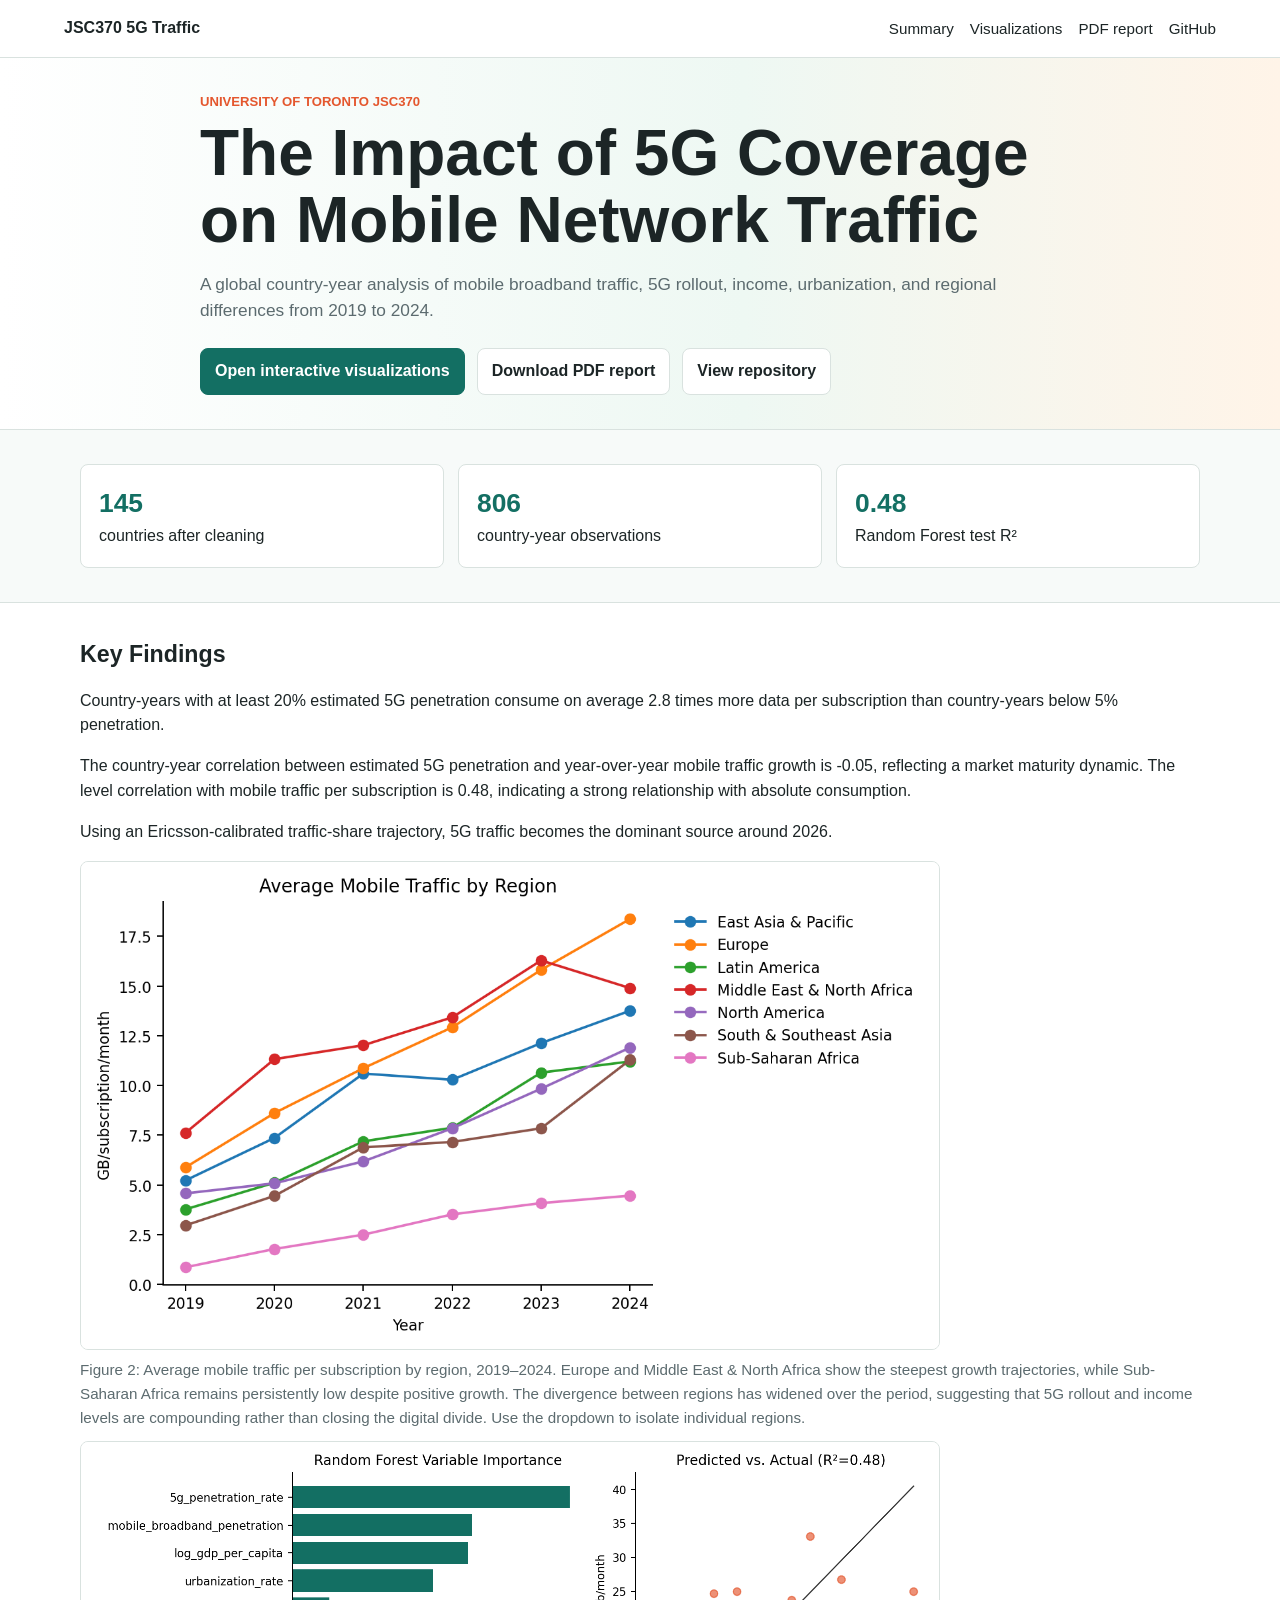
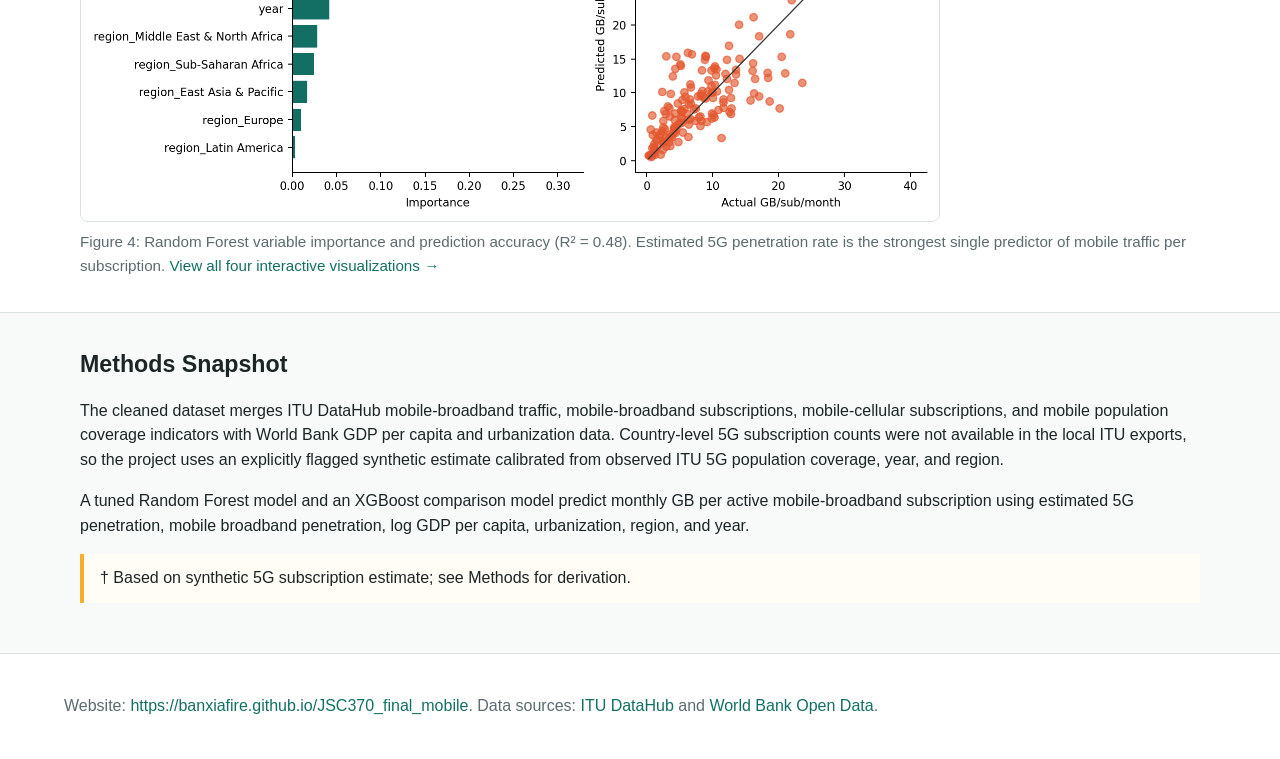
==== index.html @ 468ca1b9 "ready to publish" ====
<!doctype html>
<html lang="en">
<head>
  <meta charset="utf-8">
  <meta name="viewport" content="width=device-width, initial-scale=1">
  <title>JSC370 Final Project | 5G and Mobile Traffic</title>
  <link rel="stylesheet" href="style.css">
</head>
<body>
  <header class="site-header">
    <a class="brand" href="index.html">JSC370 5G Traffic</a>
    <nav>
      <a href="index.html">Summary</a>
      <a href="viz.html">Visualizations</a>
      <a href="report.pdf">PDF report</a>
      <a href="https://github.com/banxiafire/JSC370_final_mobile">GitHub</a>
    </nav>
  </header>
  <main>
    <section class="intro-band">
      <div class="content narrow">
        <p class="eyebrow">University of Toronto JSC370</p>
        <h1>The Impact of 5G Coverage on Mobile Network Traffic</h1>
        <p class="lead">A global country-year analysis of mobile broadband traffic, 5G rollout, income, urbanization, and regional differences from 2019 to 2024.</p>
        <div class="actions">
          <a class="button" href="viz.html">Open interactive visualizations</a>
          <a class="button secondary" href="report.pdf">Download PDF report</a>
          <a class="button secondary" href="https://github.com/banxiafire/JSC370_final_mobile">View repository</a>
        </div>
      </div>
    </section>
    <section class="content">
      <div class="summary-grid">
        <div class="metric"><strong>145</strong>countries after cleaning</div>
        <div class="metric"><strong>806</strong>country-year observations</div>
        <div class="metric"><strong>0.48</strong>Random Forest test R²</div>
      </div>
    </section>
    <section class="band">
      <div class="content">
        <h2>Key Findings</h2>
        <p>Country-years with at least 20% estimated 5G penetration consume on average 2.8 times more data per subscription than country-years below 5% penetration.</p>
        <p>The country-year correlation between estimated 5G penetration and year-over-year mobile traffic growth is -0.05, reflecting a market maturity dynamic. The level correlation with mobile traffic per subscription is 0.48, indicating a strong relationship with absolute consumption.</p>
        <p>Using an Ericsson-calibrated traffic-share trajectory, 5G traffic becomes the dominant source around 2026.</p>
        <img class="figure-image" src="figures/eda_regional_trends.png" alt="Regional mobile traffic trends from 2019 to 2024">
        <p class="caption">Figure 2: Average mobile traffic per subscription by region, 2019–2024. Europe and Middle East & North Africa show the steepest growth trajectories, while Sub-Saharan Africa remains persistently low despite positive growth. The divergence between regions has widened over the period, suggesting that 5G rollout and income levels are compounding rather than closing the digital divide. Use the dropdown to isolate individual regions.</p>
        <img class="figure-image" src="figures/rf_results.png" alt="Random Forest variable importance and predicted vs actual results">
        <p class="caption">Figure 4: Random Forest variable importance and prediction accuracy (R² = 0.48). Estimated 5G penetration rate is the strongest single predictor of mobile traffic per subscription. <a href="viz.html">View all four interactive visualizations →</a></p>
      </div>
    </section>
    <section class="content">
      <h2>Methods Snapshot</h2>
      <p>The cleaned dataset merges ITU DataHub mobile-broadband traffic, mobile-broadband subscriptions, mobile-cellular subscriptions, and mobile population coverage indicators with World Bank GDP per capita and urbanization data. Country-level 5G subscription counts were not available in the local ITU exports, so the project uses an explicitly flagged synthetic estimate calibrated from observed ITU 5G population coverage, year, and region.</p>
      <p>A tuned Random Forest model and an XGBoost comparison model predict monthly GB per active mobile-broadband subscription using estimated 5G penetration, mobile broadband penetration, log GDP per capita, urbanization, region, and year.</p>
      <p class="note">† Based on synthetic 5G subscription estimate; see Methods for derivation.</p>
    </section>
  </main>
  <footer>
    <p>Website: <a href="https://banxiafire.github.io/JSC370_final_mobile">https://banxiafire.github.io/JSC370_final_mobile</a>. Data sources: <a href="https://datahub.itu.int/data/">ITU DataHub</a> and <a href="https://data.worldbank.org/">World Bank Open Data</a>.</p>
  </footer>
</body>
</html>
---- style.css ----
:root {
  --ink: #1c2526;
  --muted: #5c6b6f;
  --line: #d9e2df;
  --bg: #f7faf9;
  --panel: #ffffff;
  --teal: #136f63;
  --coral: #e4572e;
  --gold: #f6ae2d;
}
* { box-sizing: border-box; }
body { margin: 0; color: var(--ink); background: var(--bg); font-family: -apple-system, BlinkMacSystemFont, "Segoe UI", Arial, sans-serif; line-height: 1.55; }
a { color: var(--teal); text-decoration: none; }
a:hover { text-decoration: underline; }
.site-header { display: flex; justify-content: space-between; gap: 18px; align-items: center; padding: 16px 5vw; background: #ffffff; border-bottom: 1px solid var(--line); position: sticky; top: 0; z-index: 10; }
.brand { font-weight: 800; color: var(--ink); }
nav { display: flex; gap: 16px; flex-wrap: wrap; }
nav a { color: var(--ink); font-size: 0.95rem; }
.intro-band { background: linear-gradient(90deg, #ffffff 0%, #eef8f3 58%, #fff4e8 100%); border-bottom: 1px solid var(--line); }
.content { width: min(1120px, 90vw); margin: 0 auto; padding: 34px 0; }
.narrow { width: min(880px, 90vw); }
.eyebrow { margin: 0 0 8px; color: var(--coral); font-weight: 800; text-transform: uppercase; letter-spacing: 0; font-size: 0.82rem; }
h1 { margin: 0 0 14px; max-width: 850px; font-size: clamp(2rem, 5vw, 4.1rem); line-height: 1.04; }
h2 { margin: 0 0 14px; font-size: 1.45rem; }
.lead { max-width: 820px; color: var(--muted); font-size: 1.08rem; }
.actions { display: flex; flex-wrap: wrap; gap: 12px; margin-top: 24px; }
.button { display: inline-block; padding: 10px 14px; border: 1px solid var(--teal); border-radius: 8px; color: #ffffff; background: var(--teal); font-weight: 700; }
.button.secondary { color: var(--ink); background: #ffffff; border-color: var(--line); }
.summary-grid { display: grid; grid-template-columns: repeat(3, minmax(0, 1fr)); gap: 14px; }
.metric { background: var(--panel); border: 1px solid var(--line); border-radius: 8px; padding: 18px; }
.metric strong { display: block; font-size: 1.65rem; color: var(--teal); }
.band { background: #ffffff; border-top: 1px solid var(--line); border-bottom: 1px solid var(--line); }
.figure-image { width: 100%; max-width: 860px; display: block; margin: 12px 0 8px; border: 1px solid var(--line); border-radius: 8px; background: #ffffff; }
.caption { color: var(--muted); font-size: 0.95rem; margin: 8px 0 0; }
.viz-section { background: #ffffff; border: 1px solid var(--line); border-radius: 8px; padding: 22px; margin-bottom: 24px; }
.plot-wrap { width: 100%; overflow-x: auto; }
.note { border-left: 4px solid var(--gold); padding: 12px 16px; background: #fffdf6; }
footer { padding: 24px 5vw; color: var(--muted); border-top: 1px solid var(--line); background: #ffffff; }
@media (max-width: 760px) { .site-header { align-items: flex-start; flex-direction: column; } .summary-grid { grid-template-columns: 1fr; } .viz-section { padding: 14px; } }
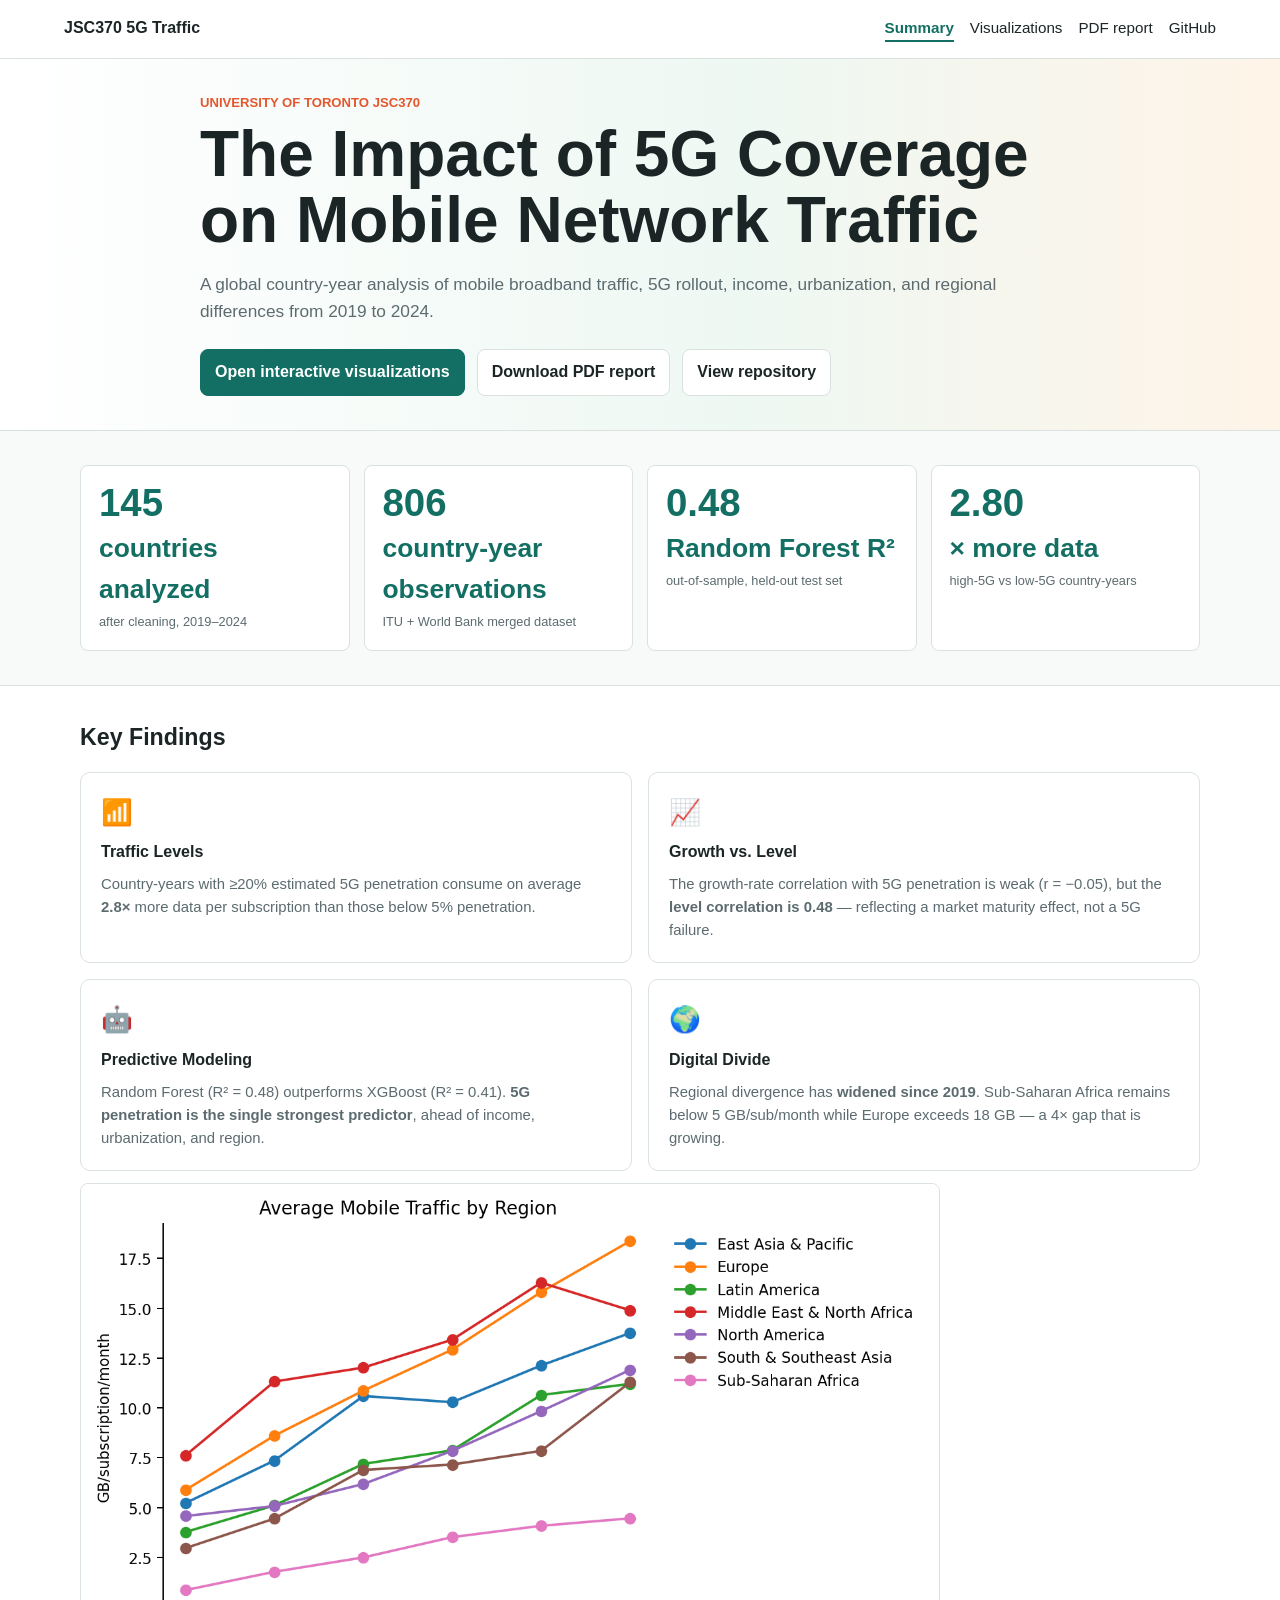
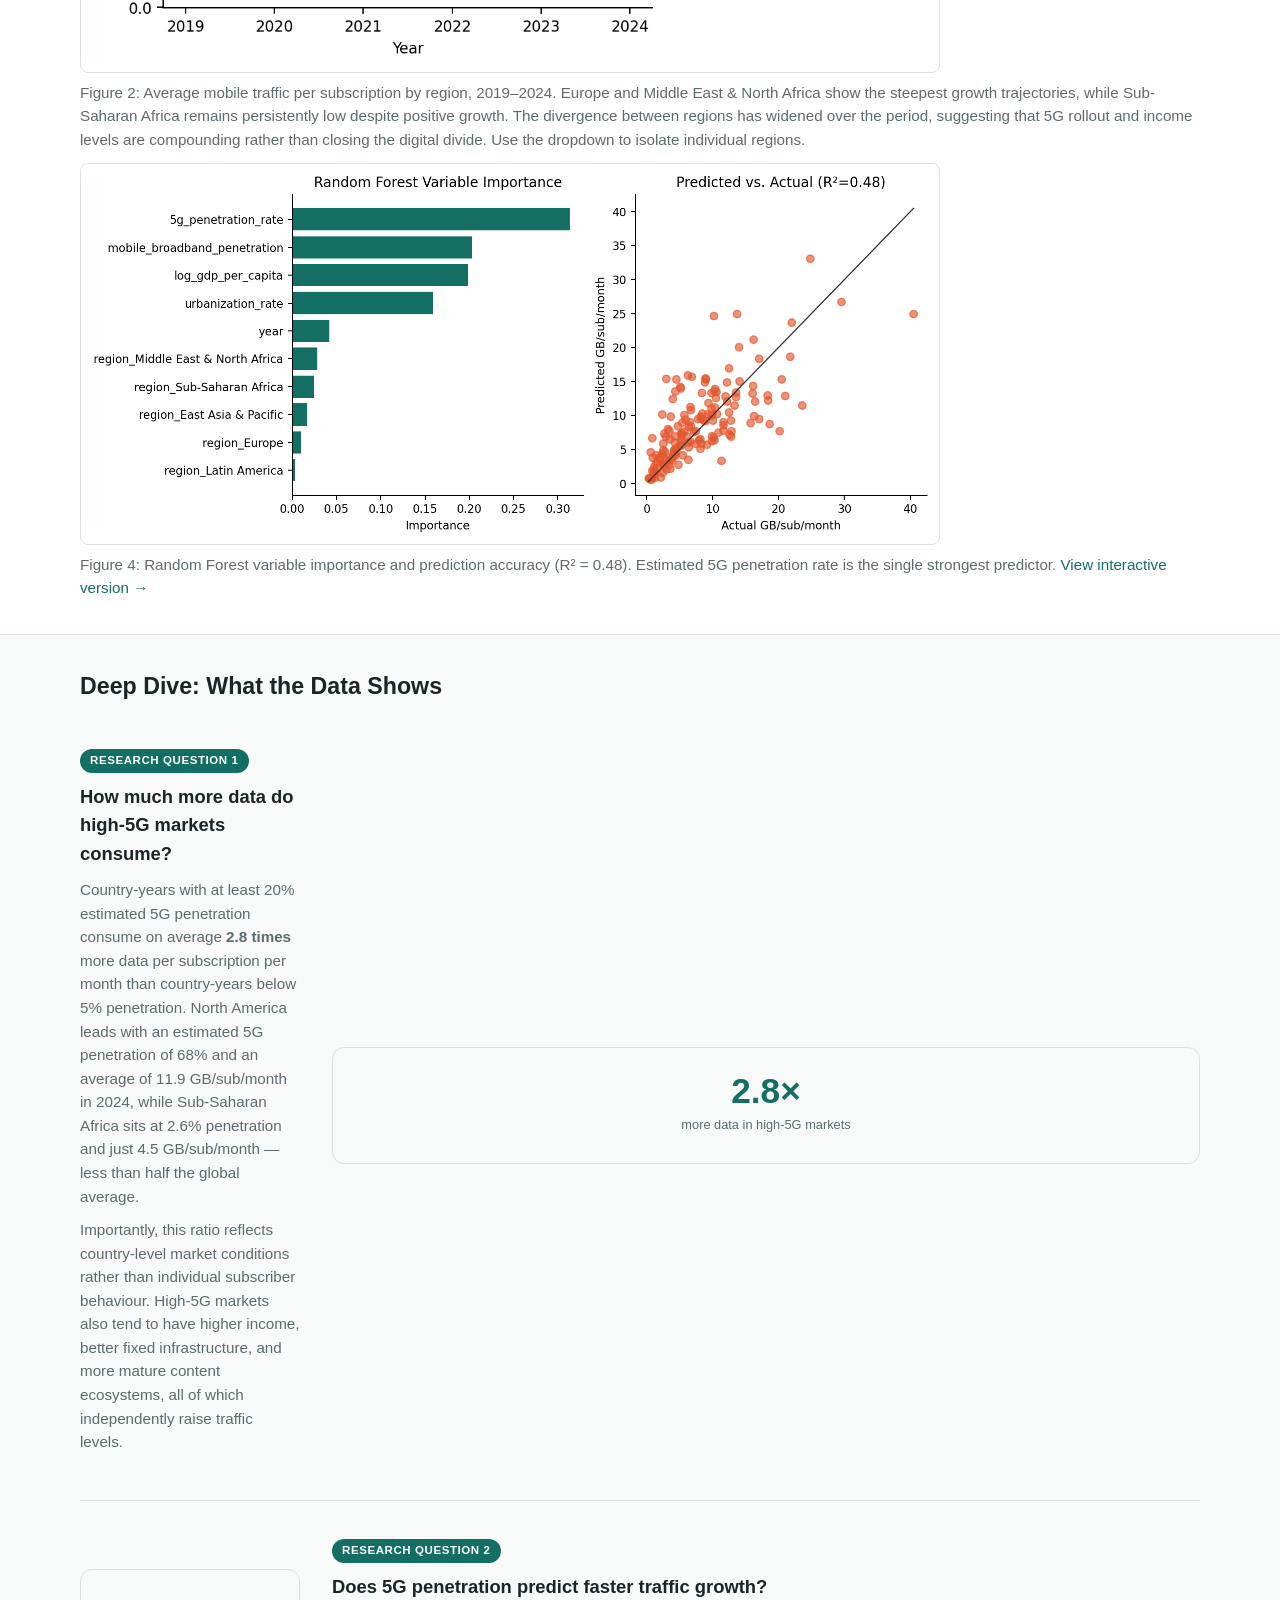
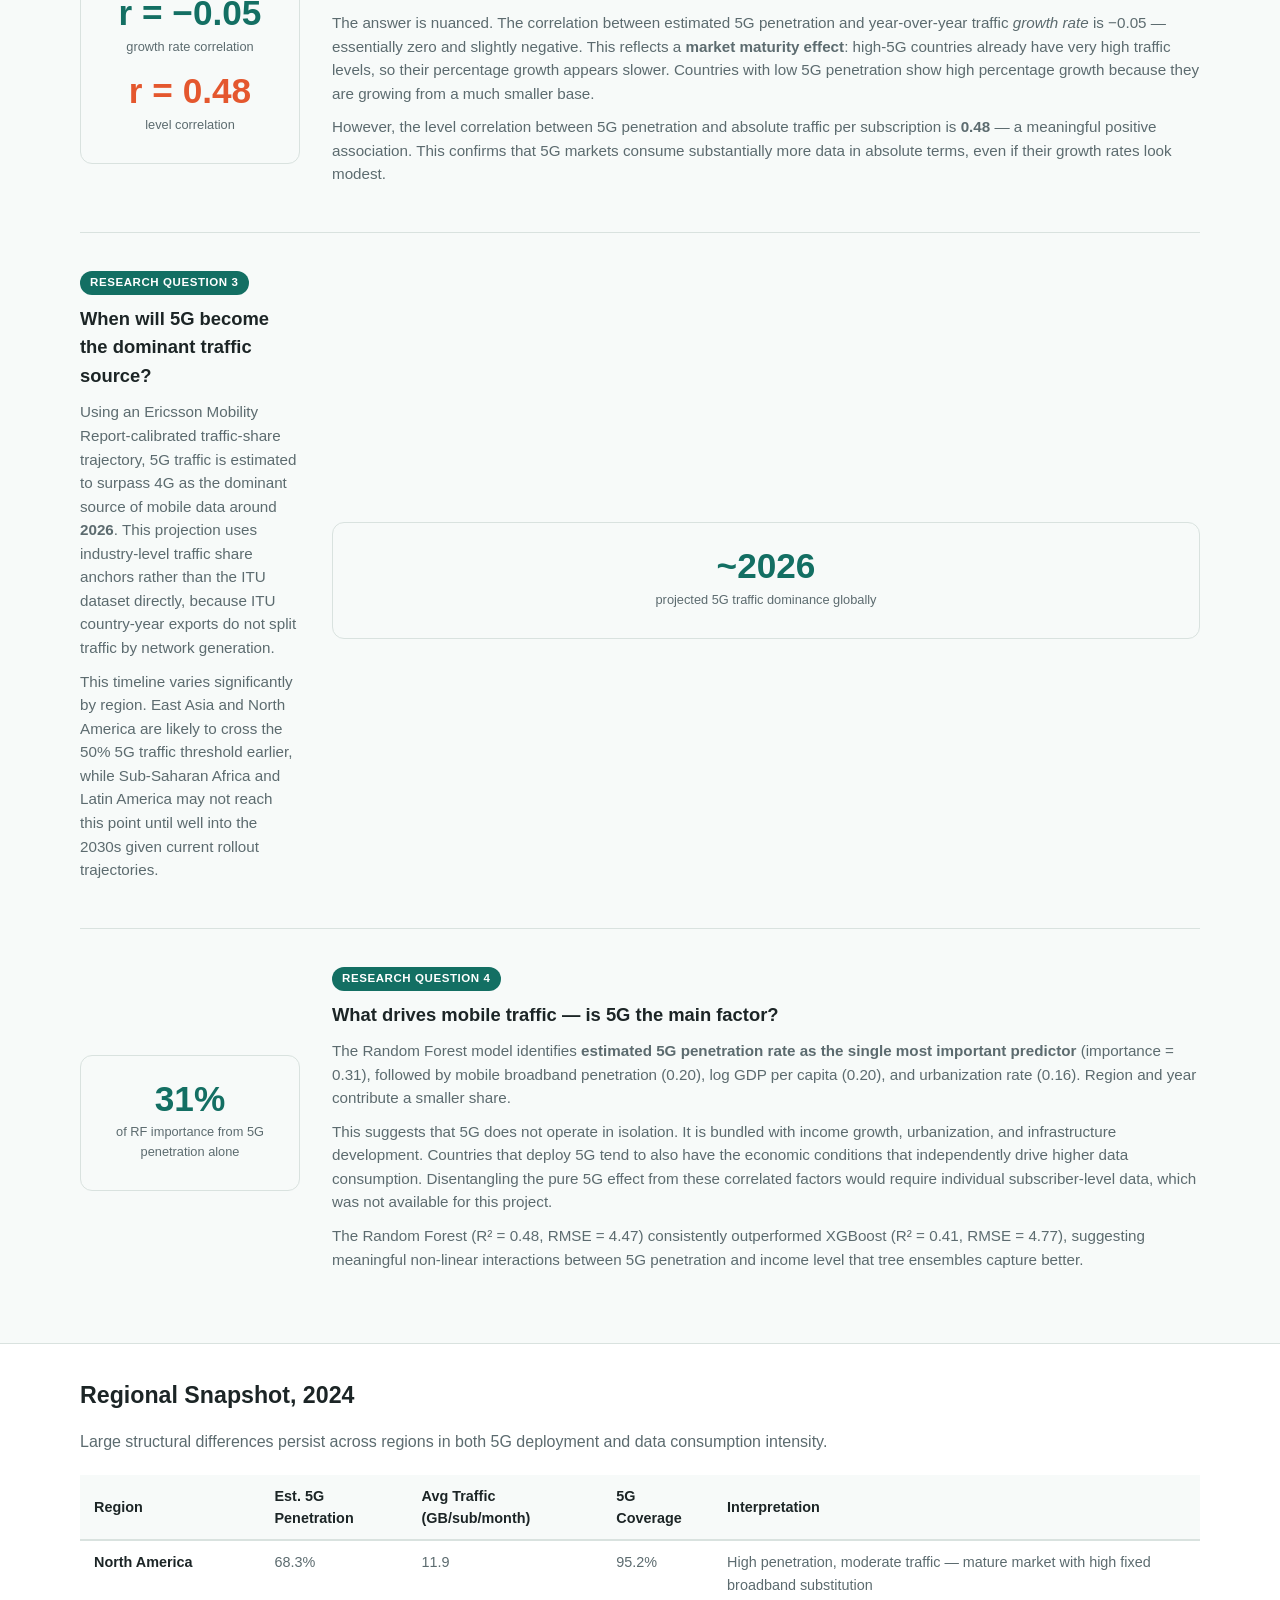
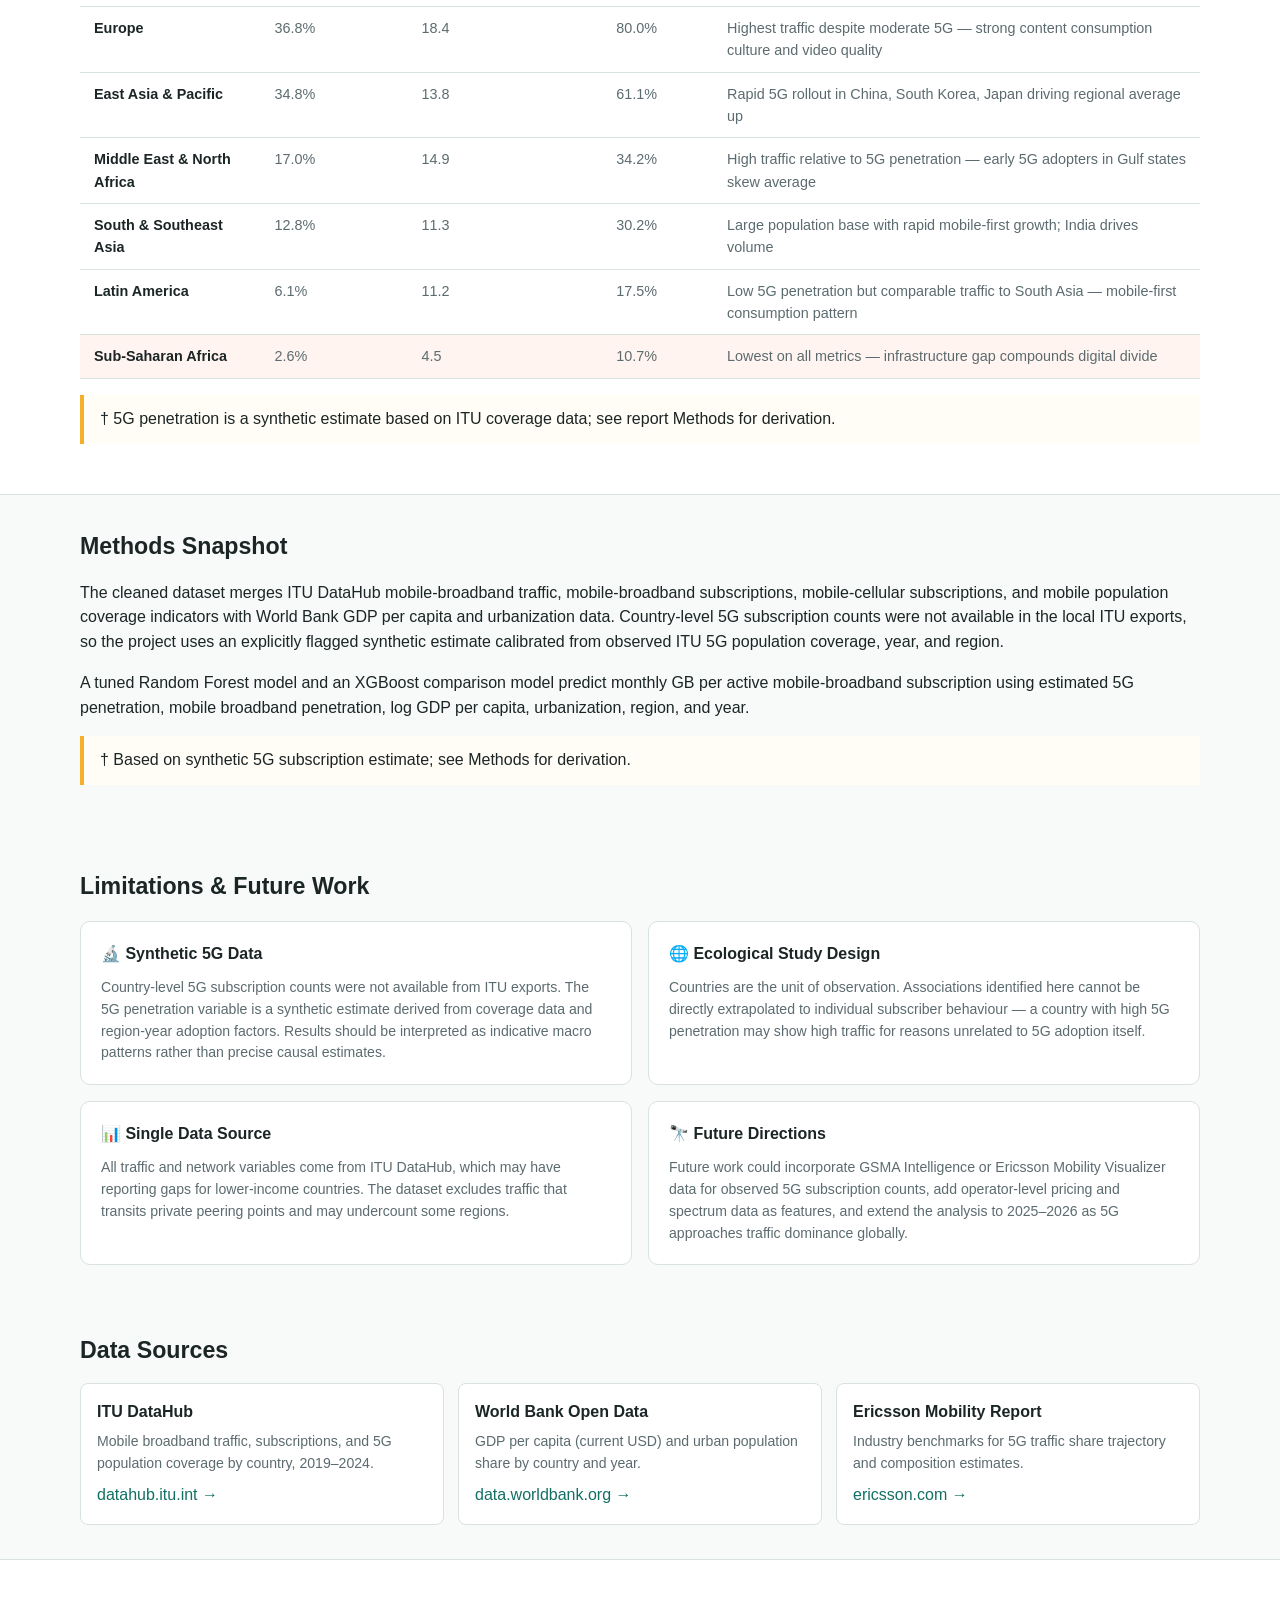
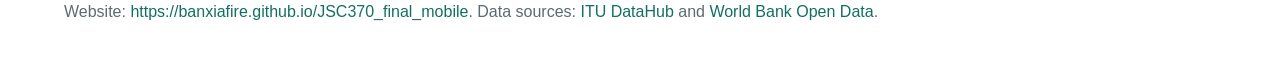
==== commit 78f0c164: "add vis" ====
--- a/index.html
+++ b/index.html
@@ -5,6 +5,7 @@
   <meta name="viewport" content="width=device-width, initial-scale=1">
   <title>JSC370 Final Project | 5G and Mobile Traffic</title>
   <link rel="stylesheet" href="style.css">
+  <script src="scripts/main.js" defer></script>
 </head>
 <body>
   <header class="site-header">
@@ -31,28 +32,240 @@
     </section>
     <section class="content">
       <div class="summary-grid">
-        <div class="metric"><strong>145</strong>countries after cleaning</div>
-        <div class="metric"><strong>806</strong>country-year observations</div>
-        <div class="metric"><strong>0.48</strong>Random Forest test R²</div>
-      </div>
-    </section>
-    <section class="band">
+        <div class="metric">
+          <span class="counter" data-target="145" data-decimal="false">0</span>
+          <strong class="metric-label">countries analyzed</strong>
+          <p class="metric-sub">after cleaning, 2019–2024</p>
+        </div>
+        <div class="metric">
+          <span class="counter" data-target="806" data-decimal="false">0</span>
+          <strong class="metric-label">country-year observations</strong>
+          <p class="metric-sub">ITU + World Bank merged dataset</p>
+        </div>
+        <div class="metric">
+          <span class="counter" data-target="0.48" data-decimal="true">0</span>
+          <strong class="metric-label">Random Forest R²</strong>
+          <p class="metric-sub">out-of-sample, held-out test set</p>
+        </div>
+        <div class="metric">
+          <span class="counter" data-target="2.8" data-decimal="true">0</span>
+          <strong class="metric-label">× more data</strong>
+          <p class="metric-sub">high-5G vs low-5G country-years</p>
+        </div>
+      </div>
+    </section>
+    <section class="band fade-in">
       <div class="content">
         <h2>Key Findings</h2>
-        <p>Country-years with at least 20% estimated 5G penetration consume on average 2.8 times more data per subscription than country-years below 5% penetration.</p>
-        <p>The country-year correlation between estimated 5G penetration and year-over-year mobile traffic growth is -0.05, reflecting a market maturity dynamic. The level correlation with mobile traffic per subscription is 0.48, indicating a strong relationship with absolute consumption.</p>
-        <p>Using an Ericsson-calibrated traffic-share trajectory, 5G traffic becomes the dominant source around 2026.</p>
-        <img class="figure-image" src="figures/eda_regional_trends.png" alt="Regional mobile traffic trends from 2019 to 2024">
-        <p class="caption">Figure 2: Average mobile traffic per subscription by region, 2019–2024. Europe and Middle East & North Africa show the steepest growth trajectories, while Sub-Saharan Africa remains persistently low despite positive growth. The divergence between regions has widened over the period, suggesting that 5G rollout and income levels are compounding rather than closing the digital divide. Use the dropdown to isolate individual regions.</p>
-        <img class="figure-image" src="figures/rf_results.png" alt="Random Forest variable importance and predicted vs actual results">
-        <p class="caption">Figure 4: Random Forest variable importance and prediction accuracy (R² = 0.48). Estimated 5G penetration rate is the strongest single predictor of mobile traffic per subscription. <a href="viz.html">View all four interactive visualizations →</a></p>
-      </div>
-    </section>
+        <div class="findings-grid">
+          <div class="finding-card">
+            <div class="finding-icon">📶</div>
+            <h3>Traffic Levels</h3>
+            <p>Country-years with ≥20% estimated 5G penetration consume on average <strong>2.8×</strong> more data per subscription than those below 5% penetration.</p>
+          </div>
+          <div class="finding-card">
+            <div class="finding-icon">📈</div>
+            <h3>Growth vs. Level</h3>
+            <p>The growth-rate correlation with 5G penetration is weak (r = −0.05), but the <strong>level correlation is 0.48</strong> — reflecting a market maturity effect, not a 5G failure.</p>
+          </div>
+          <div class="finding-card">
+            <div class="finding-icon">🤖</div>
+            <h3>Predictive Modeling</h3>
+            <p>Random Forest (R² = 0.48) outperforms XGBoost (R² = 0.41). <strong>5G penetration is the single strongest predictor</strong>, ahead of income, urbanization, and region.</p>
+          </div>
+          <div class="finding-card">
+            <div class="finding-icon">🌍</div>
+            <h3>Digital Divide</h3>
+            <p>Regional divergence has <strong>widened since 2019</strong>. Sub-Saharan Africa remains below 5 GB/sub/month while Europe exceeds 18 GB — a 4× gap that is growing.</p>
+          </div>
+        </div>
+        <img class="figure-image fade-in" src="figures/eda_regional_trends.png" alt="Regional mobile traffic trends from 2019 to 2024">
+        <p class="caption">Figure 2: Average mobile traffic per subscription by region, 2019–2024. Europe and Middle East &amp; North Africa show the steepest growth trajectories, while Sub-Saharan Africa remains persistently low despite positive growth. The divergence between regions has widened over the period, suggesting that 5G rollout and income levels are compounding rather than closing the digital divide. Use the dropdown to isolate individual regions.</p>
+        <img class="figure-image fade-in" src="figures/rf_results.png" alt="Random Forest variable importance and predicted vs actual">
+        <p class="caption">Figure 4: Random Forest variable importance and prediction accuracy (R² = 0.48). Estimated 5G penetration rate is the single strongest predictor. <a href="viz.html">View interactive version →</a></p>
+      </div>
+    </section>
+    <section class="content">
+  <h2>Deep Dive: What the Data Shows</h2>
+
+  <div class="finding-block fade-in">
+    <div class="finding-block-text">
+      <span class="finding-tag">Research Question 1</span>
+      <h3>How much more data do high-5G markets consume?</h3>
+      <p>Country-years with at least 20% estimated 5G penetration consume on average <strong>2.8 times</strong> more data per subscription per month than country-years below 5% penetration. North America leads with an estimated 5G penetration of 68% and an average of 11.9 GB/sub/month in 2024, while Sub-Saharan Africa sits at 2.6% penetration and just 4.5 GB/sub/month — less than half the global average.</p>
+      <p>Importantly, this ratio reflects country-level market conditions rather than individual subscriber behaviour. High-5G markets also tend to have higher income, better fixed infrastructure, and more mature content ecosystems, all of which independently raise traffic levels.</p>
+    </div>
+    <div class="finding-block-stat">
+      <span class="big-stat">2.8×</span>
+      <span class="big-stat-label">more data in high-5G markets</span>
+    </div>
+  </div>
+
+  <hr class="section-divider">
+
+  <div class="finding-block fade-in">
+    <div class="finding-block-stat">
+      <span class="big-stat">r = −0.05</span>
+      <span class="big-stat-label">growth rate correlation</span>
+      <span class="big-stat secondary-stat">r = 0.48</span>
+      <span class="big-stat-label">level correlation</span>
+    </div>
+    <div class="finding-block-text">
+      <span class="finding-tag">Research Question 2</span>
+      <h3>Does 5G penetration predict faster traffic growth?</h3>
+      <p>The answer is nuanced. The correlation between estimated 5G penetration and year-over-year traffic <em>growth rate</em> is −0.05 — essentially zero and slightly negative. This reflects a <strong>market maturity effect</strong>: high-5G countries already have very high traffic levels, so their percentage growth appears slower. Countries with low 5G penetration show high percentage growth because they are growing from a much smaller base.</p>
+      <p>However, the level correlation between 5G penetration and absolute traffic per subscription is <strong>0.48</strong> — a meaningful positive association. This confirms that 5G markets consume substantially more data in absolute terms, even if their growth rates look modest.</p>
+    </div>
+  </div>
+
+  <hr class="section-divider">
+
+  <div class="finding-block fade-in">
+    <div class="finding-block-text">
+      <span class="finding-tag">Research Question 3</span>
+      <h3>When will 5G become the dominant traffic source?</h3>
+      <p>Using an Ericsson Mobility Report-calibrated traffic-share trajectory, 5G traffic is estimated to surpass 4G as the dominant source of mobile data around <strong>2026</strong>. This projection uses industry-level traffic share anchors rather than the ITU dataset directly, because ITU country-year exports do not split traffic by network generation.</p>
+      <p>This timeline varies significantly by region. East Asia and North America are likely to cross the 50% 5G traffic threshold earlier, while Sub-Saharan Africa and Latin America may not reach this point until well into the 2030s given current rollout trajectories.</p>
+    </div>
+    <div class="finding-block-stat">
+      <span class="big-stat">~2026</span>
+      <span class="big-stat-label">projected 5G traffic dominance globally</span>
+    </div>
+  </div>
+
+  <hr class="section-divider">
+
+  <div class="finding-block fade-in">
+    <div class="finding-block-stat">
+      <span class="big-stat">31%</span>
+      <span class="big-stat-label">of RF importance from 5G penetration alone</span>
+    </div>
+    <div class="finding-block-text">
+      <span class="finding-tag">Research Question 4</span>
+      <h3>What drives mobile traffic — is 5G the main factor?</h3>
+      <p>The Random Forest model identifies <strong>estimated 5G penetration rate as the single most important predictor</strong> (importance = 0.31), followed by mobile broadband penetration (0.20), log GDP per capita (0.20), and urbanization rate (0.16). Region and year contribute a smaller share.</p>
+      <p>This suggests that 5G does not operate in isolation. It is bundled with income growth, urbanization, and infrastructure development. Countries that deploy 5G tend to also have the economic conditions that independently drive higher data consumption. Disentangling the pure 5G effect from these correlated factors would require individual subscriber-level data, which was not available for this project.</p>
+      <p>The Random Forest (R² = 0.48, RMSE = 4.47) consistently outperformed XGBoost (R² = 0.41, RMSE = 4.77), suggesting meaningful non-linear interactions between 5G penetration and income level that tree ensembles capture better.</p>
+    </div>
+  </div>
+</section>
+    <section class="band fade-in">
+  <div class="content">
+    <h2>Regional Snapshot, 2024</h2>
+    <p class="lead-sm">Large structural differences persist across regions in both 5G deployment and data consumption intensity.</p>
+    <div class="region-table-wrap">
+      <table class="region-table">
+        <thead>
+          <tr>
+            <th>Region</th>
+            <th>Est. 5G Penetration</th>
+            <th>Avg Traffic (GB/sub/month)</th>
+            <th>5G Coverage</th>
+            <th>Interpretation</th>
+          </tr>
+        </thead>
+        <tbody>
+          <tr>
+            <td><strong>North America</strong></td>
+            <td>68.3%</td>
+            <td>11.9</td>
+            <td>95.2%</td>
+            <td>High penetration, moderate traffic — mature market with high fixed broadband substitution</td>
+          </tr>
+          <tr>
+            <td><strong>Europe</strong></td>
+            <td>36.8%</td>
+            <td>18.4</td>
+            <td>80.0%</td>
+            <td>Highest traffic despite moderate 5G — strong content consumption culture and video quality</td>
+          </tr>
+          <tr>
+            <td><strong>East Asia &amp; Pacific</strong></td>
+            <td>34.8%</td>
+            <td>13.8</td>
+            <td>61.1%</td>
+            <td>Rapid 5G rollout in China, South Korea, Japan driving regional average up</td>
+          </tr>
+          <tr>
+            <td><strong>Middle East &amp; North Africa</strong></td>
+            <td>17.0%</td>
+            <td>14.9</td>
+            <td>34.2%</td>
+            <td>High traffic relative to 5G penetration — early 5G adopters in Gulf states skew average</td>
+          </tr>
+          <tr>
+            <td><strong>South &amp; Southeast Asia</strong></td>
+            <td>12.8%</td>
+            <td>11.3</td>
+            <td>30.2%</td>
+            <td>Large population base with rapid mobile-first growth; India drives volume</td>
+          </tr>
+          <tr>
+            <td><strong>Latin America</strong></td>
+            <td>6.1%</td>
+            <td>11.2</td>
+            <td>17.5%</td>
+            <td>Low 5G penetration but comparable traffic to South Asia — mobile-first consumption pattern</td>
+          </tr>
+          <tr class="highlight-row">
+            <td><strong>Sub-Saharan Africa</strong></td>
+            <td>2.6%</td>
+            <td>4.5</td>
+            <td>10.7%</td>
+            <td>Lowest on all metrics — infrastructure gap compounds digital divide</td>
+          </tr>
+        </tbody>
+      </table>
+    </div>
+    <p class="note">† 5G penetration is a synthetic estimate based on ITU coverage data; see report Methods for derivation.</p>
+  </div>
+</section>
     <section class="content">
       <h2>Methods Snapshot</h2>
       <p>The cleaned dataset merges ITU DataHub mobile-broadband traffic, mobile-broadband subscriptions, mobile-cellular subscriptions, and mobile population coverage indicators with World Bank GDP per capita and urbanization data. Country-level 5G subscription counts were not available in the local ITU exports, so the project uses an explicitly flagged synthetic estimate calibrated from observed ITU 5G population coverage, year, and region.</p>
       <p>A tuned Random Forest model and an XGBoost comparison model predict monthly GB per active mobile-broadband subscription using estimated 5G penetration, mobile broadband penetration, log GDP per capita, urbanization, region, and year.</p>
       <p class="note">† Based on synthetic 5G subscription estimate; see Methods for derivation.</p>
+    </section>
+    <section class="content fade-in">
+  <h2>Limitations &amp; Future Work</h2>
+  <div class="limitations-grid">
+    <div class="limitation-card">
+      <h4>🔬 Synthetic 5G Data</h4>
+      <p>Country-level 5G subscription counts were not available from ITU exports. The 5G penetration variable is a synthetic estimate derived from coverage data and region-year adoption factors. Results should be interpreted as indicative macro patterns rather than precise causal estimates.</p>
+    </div>
+    <div class="limitation-card">
+      <h4>🌐 Ecological Study Design</h4>
+      <p>Countries are the unit of observation. Associations identified here cannot be directly extrapolated to individual subscriber behaviour — a country with high 5G penetration may show high traffic for reasons unrelated to 5G adoption itself.</p>
+    </div>
+    <div class="limitation-card">
+      <h4>📊 Single Data Source</h4>
+      <p>All traffic and network variables come from ITU DataHub, which may have reporting gaps for lower-income countries. The dataset excludes traffic that transits private peering points and may undercount some regions.</p>
+    </div>
+    <div class="limitation-card">
+      <h4>🔭 Future Directions</h4>
+      <p>Future work could incorporate GSMA Intelligence or Ericsson Mobility Visualizer data for observed 5G subscription counts, add operator-level pricing and spectrum data as features, and extend the analysis to 2025–2026 as 5G approaches traffic dominance globally.</p>
+    </div>
+  </div>
+</section>
+    <section class="content fade-in">
+      <h2>Data Sources</h2>
+      <div class="sources-grid">
+        <div class="source-card">
+          <strong>ITU DataHub</strong>
+          <p>Mobile broadband traffic, subscriptions, and 5G population coverage by country, 2019–2024.</p>
+          <a href="https://datahub.itu.int/data/" target="_blank">datahub.itu.int →</a>
+        </div>
+        <div class="source-card">
+          <strong>World Bank Open Data</strong>
+          <p>GDP per capita (current USD) and urban population share by country and year.</p>
+          <a href="https://data.worldbank.org/" target="_blank">data.worldbank.org →</a>
+        </div>
+        <div class="source-card">
+          <strong>Ericsson Mobility Report</strong>
+          <p>Industry benchmarks for 5G traffic share trajectory and composition estimates.</p>
+          <a href="https://www.ericsson.com/en/reports-and-papers/mobility-report" target="_blank">ericsson.com →</a>
+        </div>
+      </div>
     </section>
   </main>
   <footer>
--- a/style.css
+++ b/style.css
@@ -37,3 +37,206 @@
 .note { border-left: 4px solid var(--gold); padding: 12px 16px; background: #fffdf6; }
 footer { padding: 24px 5vw; color: var(--muted); border-top: 1px solid var(--line); background: #ffffff; }
 @media (max-width: 760px) { .site-header { align-items: flex-start; flex-direction: column; } .summary-grid { grid-template-columns: 1fr; } .viz-section { padding: 14px; } }
+
+/* Active nav link */
+nav a.active { color: var(--teal); font-weight: 700; border-bottom: 2px solid var(--teal); }
+
+/* Fade-in animation */
+.fade-in { opacity: 0; transform: translateY(18px); transition: opacity 0.55s ease, transform 0.55s ease; }
+.fade-in.visible { opacity: 1; transform: none; }
+
+/* Metric redesign */
+.summary-grid { grid-template-columns: repeat(4, minmax(0, 1fr)); }
+.counter { display: block; font-size: 2.4rem; font-weight: 800; color: var(--teal); line-height: 1; }
+.metric-label { display: block; font-size: 0.9rem; font-weight: 700; margin: 6px 0 2px; color: var(--ink); }
+.metric-sub { margin: 0; font-size: 0.8rem; color: var(--muted); }
+
+/* Findings grid */
+.findings-grid { display: grid; grid-template-columns: repeat(2, minmax(0, 1fr)); gap: 16px; margin-top: 16px; }
+.finding-card { background: var(--panel); border: 1px solid var(--line); border-radius: 10px; padding: 20px; }
+.finding-card:hover { border-color: var(--teal); box-shadow: 0 2px 12px rgba(19,111,99,0.08); transition: all 0.2s; }
+.finding-icon { font-size: 1.6rem; margin-bottom: 8px; }
+.finding-card h3 { margin: 0 0 8px; font-size: 1rem; }
+.finding-card p { margin: 0; font-size: 0.93rem; color: var(--muted); }
+
+/* Sources grid */
+.sources-grid { display: grid; grid-template-columns: repeat(3, minmax(0, 1fr)); gap: 14px; margin-top: 14px; }
+.source-card { background: var(--panel); border: 1px solid var(--line); border-radius: 8px; padding: 16px; }
+.source-card strong { display: block; margin-bottom: 6px; }
+.source-card p { font-size: 0.88rem; color: var(--muted); margin: 0 0 8px; }
+
+/* Mobile responsive additions */
+@media (max-width: 760px) {
+  .summary-grid { grid-template-columns: repeat(2, minmax(0, 1fr)); }
+  .findings-grid { grid-template-columns: 1fr; }
+  .sources-grid { grid-template-columns: 1fr; }
+}
+
+/* Finding blocks */
+.finding-block {
+  display: grid;
+  grid-template-columns: 1fr 220px;
+  gap: 32px;
+  align-items: center;
+  padding: 28px 0;
+}
+.finding-block:nth-child(even) {
+  grid-template-columns: 220px 1fr;
+}
+.finding-block-text .finding-tag {
+  display: inline-block;
+  background: var(--teal);
+  color: #fff;
+  font-size: 0.72rem;
+  font-weight: 700;
+  text-transform: uppercase;
+  letter-spacing: 0.05em;
+  padding: 3px 10px;
+  border-radius: 20px;
+  margin-bottom: 10px;
+}
+.finding-block-text h3 {
+  margin: 0 0 10px;
+  font-size: 1.15rem;
+}
+.finding-block-text p {
+  margin: 0 0 10px;
+  color: var(--muted);
+  font-size: 0.95rem;
+}
+.finding-block-stat {
+  text-align: center;
+  background: var(--bg);
+  border: 1px solid var(--line);
+  border-radius: 12px;
+  padding: 24px 16px;
+}
+.big-stat {
+  display: block;
+  font-size: 2.2rem;
+  font-weight: 800;
+  color: var(--teal);
+  line-height: 1.1;
+}
+.big-stat.secondary-stat {
+  margin-top: 16px;
+  color: var(--coral);
+}
+.big-stat-label {
+  display: block;
+  font-size: 0.8rem;
+  color: var(--muted);
+  margin-top: 4px;
+  margin-bottom: 4px;
+}
+.section-divider {
+  border: none;
+  border-top: 1px solid var(--line);
+  margin: 8px 0;
+}
+.lead-sm {
+  color: var(--muted);
+  font-size: 1rem;
+  margin-bottom: 20px;
+}
+
+/* Regional table */
+.region-table-wrap {
+  overflow-x: auto;
+  margin-top: 16px;
+}
+.region-table {
+  width: 100%;
+  border-collapse: collapse;
+  font-size: 0.9rem;
+}
+.region-table th {
+  text-align: left;
+  padding: 10px 14px;
+  background: var(--bg);
+  border-bottom: 2px solid var(--line);
+  font-weight: 700;
+  color: var(--ink);
+}
+.region-table td {
+  padding: 10px 14px;
+  border-bottom: 1px solid var(--line);
+  color: var(--muted);
+  vertical-align: top;
+}
+.region-table td:first-child {
+  color: var(--ink);
+}
+.region-table tr:hover td {
+  background: var(--bg);
+}
+.highlight-row td {
+  background: #fff4f0;
+}
+.highlight-row:hover td {
+  background: #ffe8e0;
+}
+
+/* Limitations grid */
+.limitations-grid {
+  display: grid;
+  grid-template-columns: repeat(2, minmax(0, 1fr));
+  gap: 16px;
+  margin-top: 16px;
+}
+.limitation-card {
+  background: var(--panel);
+  border: 1px solid var(--line);
+  border-radius: 10px;
+  padding: 20px;
+}
+.limitation-card h4 {
+  margin: 0 0 10px;
+  font-size: 1rem;
+}
+.limitation-card p {
+  margin: 0;
+  font-size: 0.88rem;
+  color: var(--muted);
+}
+
+/* Summary grid — 4 columns */
+.summary-grid {
+  grid-template-columns: repeat(4, minmax(0, 1fr));
+}
+.counter {
+  display: block;
+  font-size: 2.4rem;
+  font-weight: 800;
+  color: var(--teal);
+  line-height: 1;
+}
+.metric-label {
+  display: block;
+  font-size: 0.9rem;
+  font-weight: 700;
+  margin: 6px 0 2px;
+  color: var(--ink);
+}
+.metric-sub {
+  margin: 0;
+  font-size: 0.8rem;
+  color: var(--muted);
+}
+
+/* Mobile responsive */
+@media (max-width: 760px) {
+  .finding-block,
+  .finding-block:nth-child(even) {
+    grid-template-columns: 1fr;
+  }
+  .finding-block-stat {
+    order: -1;
+  }
+  .limitations-grid {
+    grid-template-columns: 1fr;
+  }
+  .summary-grid {
+    grid-template-columns: repeat(2, minmax(0, 1fr));
+  }
+}
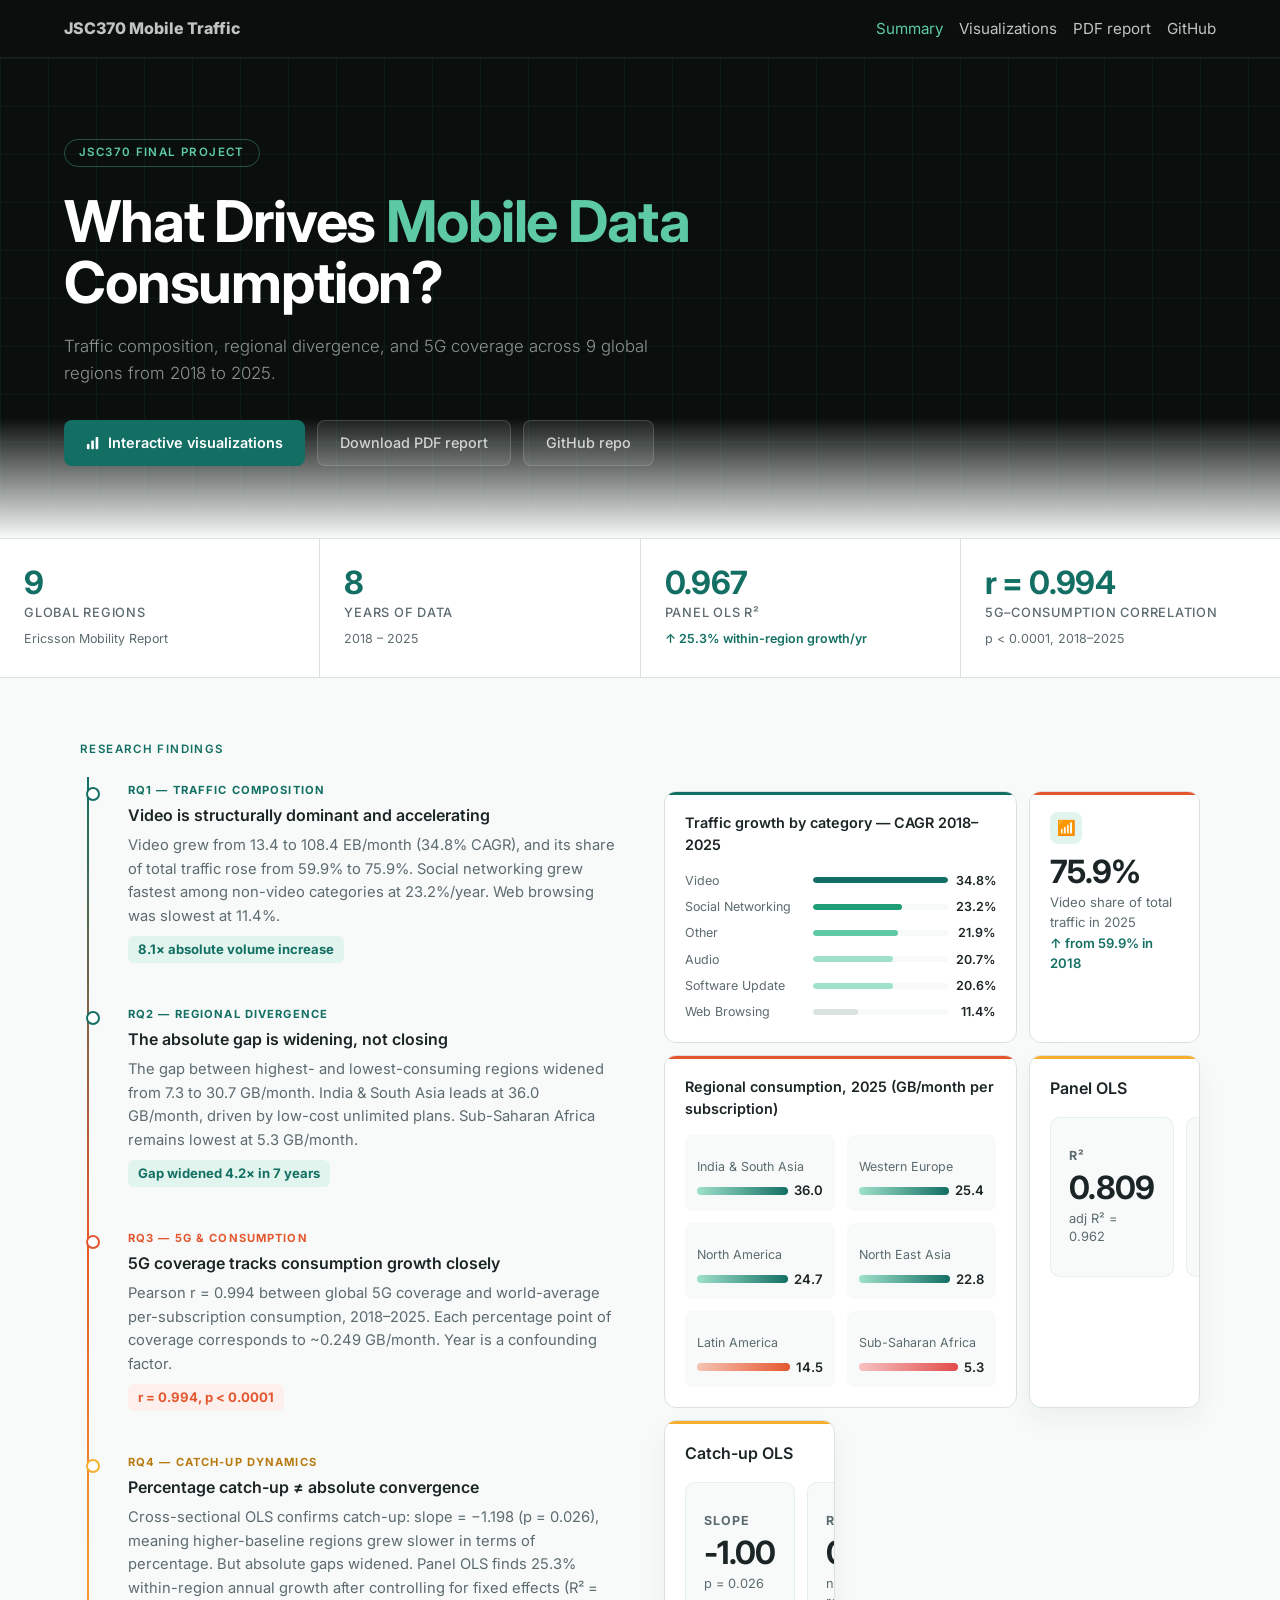
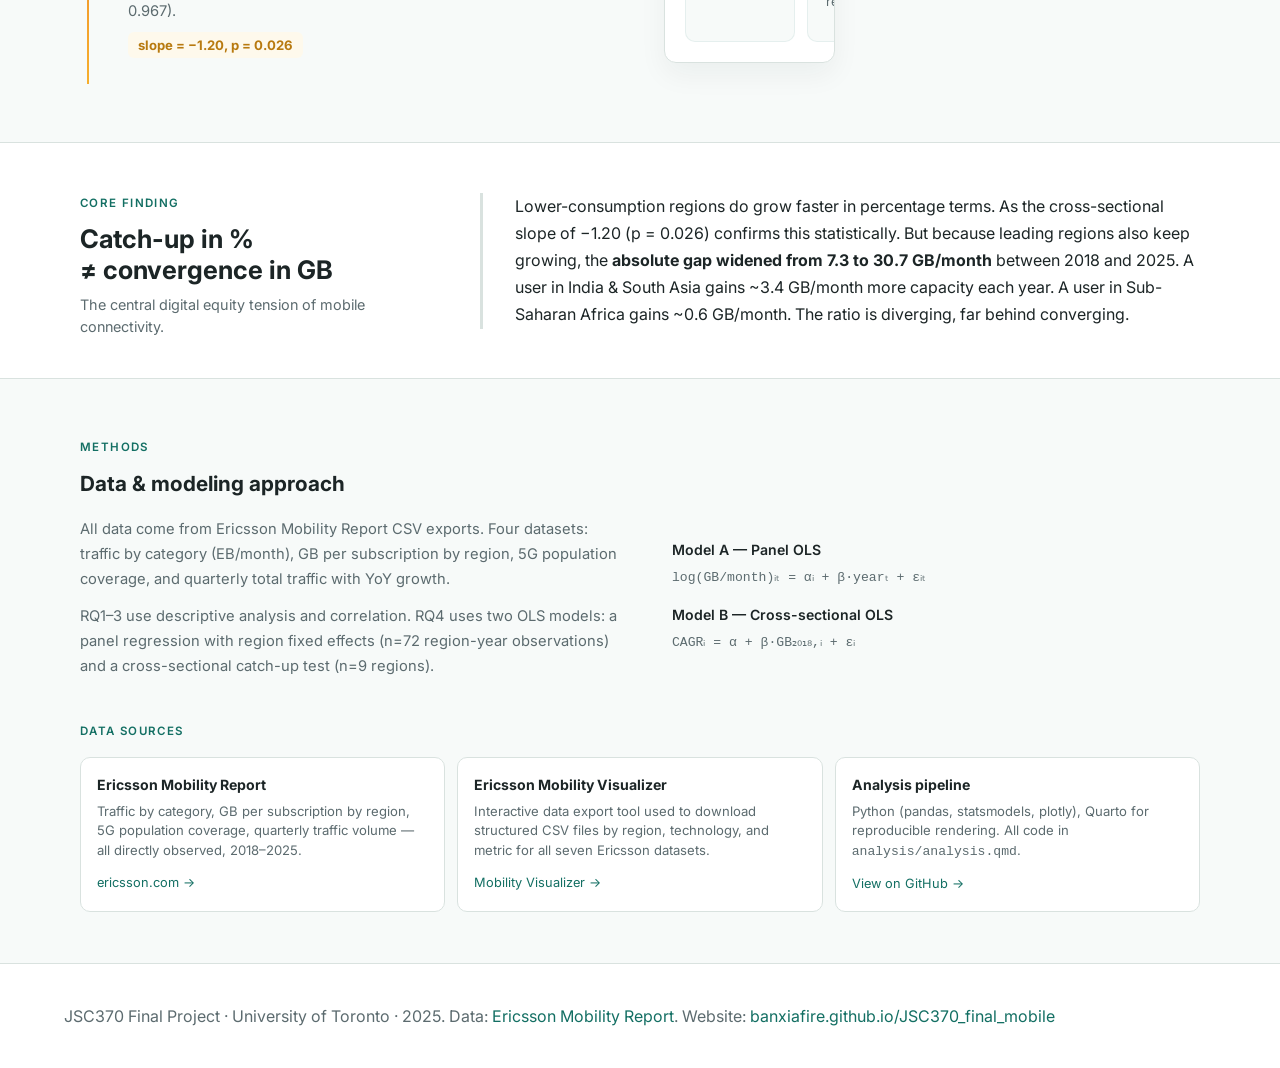
==== commit 76fc84e6: "data aggregation + report" ====
--- a/index.html
+++ b/index.html
@@ -3,13 +3,472 @@
 <head>
   <meta charset="utf-8">
   <meta name="viewport" content="width=device-width, initial-scale=1">
-  <title>JSC370 Final Project | 5G and Mobile Traffic</title>
+  <title>Mobile Traffic & 5G Coverage</title>
   <link rel="stylesheet" href="style.css">
   <script src="scripts/main.js" defer></script>
+  <style>
+    /* ── Futuristic additions ── */
+    @import url('https://fonts.googleapis.com/css2?family=Inter:wght@300;400;500;600;700&display=swap');
+
+    :root {
+      --accent: #136f63;
+      --accent2: #e4572e;
+      --accent3: #f6ae2d;
+      --glass: rgba(255,255,255,0.06);
+      --grid-line: rgba(19,111,99,0.12);
+    }
+
+    body {
+      font-family: 'Inter', -apple-system, sans-serif;
+      background: var(--bg);
+    }
+
+    /* Hero — dark full-bleed with grid overlay */
+    .hero {
+      background: #0a0f0e;
+      position: relative;
+      overflow: hidden;
+      padding: 80px 5vw 72px;
+    }
+    .hero::before {
+      content: '';
+      position: absolute;
+      inset: 0;
+      background-image:
+        linear-gradient(var(--grid-line) 1px, transparent 1px),
+        linear-gradient(90deg, var(--grid-line) 1px, transparent 1px);
+      background-size: 48px 48px;
+      pointer-events: none;
+    }
+    .hero::after {
+      content: '';
+      position: absolute;
+      bottom: 0; left: 0; right: 0;
+      height: 120px;
+      background: linear-gradient(to bottom, transparent, var(--bg));
+      pointer-events: none;
+    }
+    .hero-inner {
+      position: relative;
+      z-index: 1;
+      max-width: 820px;
+      transition: transform 0.35s ease;
+    }
+    .hero-tag {
+      display: inline-block;
+      font-size: 0.72rem;
+      font-weight: 600;
+      letter-spacing: 0.12em;
+      text-transform: uppercase;
+      color: #5DCAA5;
+      border: 1px solid rgba(93,202,165,0.35);
+      border-radius: 20px;
+      padding: 4px 14px;
+      margin-bottom: 24px;
+    }
+    .hero h1 {
+      font-size: clamp(2rem, 5vw, 3.6rem);
+      font-weight: 700;
+      line-height: 1.06;
+      color: #ffffff;
+      margin: 0 0 20px;
+      letter-spacing: -0.02em;
+    }
+    .hero h1 span {
+      color: #5DCAA5;
+    }
+    .hero-lead {
+      font-size: 1.05rem;
+      color: rgba(255,255,255,0.55);
+      max-width: 620px;
+      margin: 0 0 32px;
+      line-height: 1.65;
+      font-weight: 300;
+    }
+    .hero-actions {
+      display: flex;
+      flex-wrap: wrap;
+      gap: 12px;
+    }
+    .btn-primary {
+      display: inline-flex;
+      align-items: center;
+      gap: 8px;
+      padding: 11px 22px;
+      background: #136f63;
+      color: #ffffff;
+      border-radius: 8px;
+      font-weight: 600;
+      font-size: 0.9rem;
+      text-decoration: none;
+      transition: background 0.2s;
+    }
+    .btn-primary:hover { background: #0f5a50; text-decoration: none; }
+    .btn-ghost {
+      display: inline-flex;
+      align-items: center;
+      gap: 8px;
+      padding: 11px 22px;
+      background: rgba(255,255,255,0.07);
+      color: rgba(255,255,255,0.75);
+      border: 1px solid rgba(255,255,255,0.15);
+      border-radius: 8px;
+      font-weight: 500;
+      font-size: 0.9rem;
+      text-decoration: none;
+      transition: background 0.2s;
+    }
+    .btn-ghost:hover { background: rgba(255,255,255,0.12); text-decoration: none; color: #fff; }
+
+    /* Stat strip */
+    .stat-strip {
+      display: grid;
+      grid-template-columns: repeat(4, minmax(0,1fr));
+      gap: 1px;
+      background: var(--line);
+      border-top: 1px solid var(--line);
+      border-bottom: 1px solid var(--line);
+    }
+    .stat-cell {
+      background: var(--panel);
+      padding: 28px 24px;
+      display: flex;
+      flex-direction: column;
+      gap: 4px;
+    }
+    .stat-cell:hover { background: var(--bg); }
+    .stat-number {
+      font-size: 2rem;
+      font-weight: 700;
+      color: var(--teal);
+      line-height: 1;
+      letter-spacing: -0.02em;
+    }
+    .stat-label {
+      font-size: 0.8rem;
+      color: var(--muted);
+      font-weight: 500;
+      text-transform: uppercase;
+      letter-spacing: 0.06em;
+    }
+    .stat-sub {
+      font-size: 0.78rem;
+      color: var(--muted);
+      margin-top: 2px;
+    }
+    .stat-delta {
+      font-size: 0.78rem;
+      color: #136f63;
+      font-weight: 600;
+      margin-top: 2px;
+    }
+
+    /* Section labels */
+    .section-label {
+      font-size: 0.72rem;
+      font-weight: 600;
+      letter-spacing: 0.12em;
+      text-transform: uppercase;
+      color: var(--teal);
+      margin-bottom: 12px;
+    }
+
+    /* Finding timeline */
+    .timeline {
+      position: relative;
+      padding-left: 28px;
+    }
+    .timeline::before {
+      content: '';
+      position: absolute;
+      left: 7px; top: 6px; bottom: 6px;
+      width: 2px;
+      background: linear-gradient(to bottom, #136f63, #e4572e, #f6ae2d);
+    }
+    .tl-item {
+      position: relative;
+      padding: 0 0 32px 20px;
+    }
+    .tl-dot {
+      position: absolute;
+      left: -22px;
+      top: 5px;
+      width: 14px;
+      height: 14px;
+      border-radius: 50%;
+      background: var(--panel);
+      border: 2px solid #136f63;
+    }
+    .tl-item:nth-child(2) .tl-dot { border-color: #136f63; }
+    .tl-item:nth-child(3) .tl-dot { border-color: #e4572e; }
+    .tl-item:nth-child(4) .tl-dot { border-color: #f6ae2d; }
+    .tl-item:nth-child(5) .tl-dot { border-color: #e4572e; }
+    .tl-rq {
+      font-size: 0.7rem;
+      font-weight: 700;
+      letter-spacing: 0.1em;
+      text-transform: uppercase;
+      color: var(--teal);
+      margin-bottom: 4px;
+    }
+    .tl-title {
+      font-size: 1rem;
+      font-weight: 600;
+      color: var(--ink);
+      margin: 0 0 6px;
+    }
+    .tl-body {
+      font-size: 0.92rem;
+      color: var(--muted);
+      line-height: 1.6;
+      margin: 0;
+    }
+    .tl-stat {
+      display: inline-block;
+      font-size: 0.82rem;
+      font-weight: 700;
+      color: #136f63;
+      background: #e1f5ee;
+      border-radius: 6px;
+      padding: 3px 10px;
+      margin-top: 8px;
+    }
+
+    /* Data bento grid */
+    .bento {
+      display: grid;
+      grid-template-columns: repeat(3, minmax(0,1fr));
+      gap: 12px;
+      margin-top: 20px;
+    }
+    .bento-card {
+      background: var(--panel);
+      border: 1px solid var(--line);
+      border-radius: 12px;
+      padding: 20px;
+      position: relative;
+      overflow: hidden;
+    }
+    .bento-card.span2 { grid-column: span 2; }
+    .bento-card::after {
+      content: '';
+      position: absolute;
+      top: 0; left: 0; right: 0;
+      height: 3px;
+      background: var(--accent-bar, #136f63);
+      border-radius: 12px 12px 0 0;
+    }
+    .bento-icon {
+      width: 32px; height: 32px;
+      border-radius: 8px;
+      display: flex; align-items: center; justify-content: center;
+      font-size: 15px;
+      margin-bottom: 12px;
+    }
+    .bento-icon.teal { background: #e1f5ee; }
+    .bento-icon.coral { background: #fdf0ec; }
+    .bento-icon.gold { background: #fef9ec; }
+    .bento-big {
+      font-size: 2rem;
+      font-weight: 700;
+      color: var(--ink);
+      letter-spacing: -0.02em;
+      line-height: 1;
+    }
+    .bento-label {
+      font-size: 0.82rem;
+      color: var(--muted);
+      margin-top: 4px;
+    }
+    .bento-title {
+      font-size: 0.9rem;
+      font-weight: 600;
+      color: var(--ink);
+      margin: 0 0 6px;
+    }
+    .bento-text {
+      font-size: 0.82rem;
+      color: var(--muted);
+      line-height: 1.55;
+      margin: 0;
+    }
+
+    /* Bar chart viz */
+    .mini-bars {
+      margin-top: 14px;
+      display: flex;
+      flex-direction: column;
+      gap: 7px;
+    }
+    .mini-bar-row {
+      display: flex;
+      align-items: center;
+      gap: 8px;
+      font-size: 0.78rem;
+    }
+    .mini-bar-label {
+      width: 120px;
+      color: var(--muted);
+      flex-shrink: 0;
+      white-space: nowrap;
+      overflow: hidden;
+      text-overflow: ellipsis;
+    }
+    .mini-bar-track {
+      flex: 1;
+      height: 6px;
+      background: var(--bg);
+      border-radius: 3px;
+      overflow: hidden;
+    }
+    .mini-bar-fill {
+      height: 100%;
+      border-radius: 3px;
+      background: #136f63;
+      transition: width 0.8s ease;
+    }
+    .mini-bar-val {
+      width: 40px;
+      text-align: right;
+      color: var(--ink);
+      font-weight: 600;
+    }
+
+    /* Region divergence viz */
+    .diverge-grid {
+      display: grid;
+      grid-template-columns: 1fr 1fr;
+      gap: 12px;
+      margin-top: 14px;
+    }
+    .diverge-item {
+      padding: 10px 12px;
+      background: var(--bg);
+      border-radius: 8px;
+    }
+    .diverge-region {
+      font-size: 0.78rem;
+      color: var(--muted);
+      margin-bottom: 4px;
+    }
+    .diverge-bar-wrap {
+      display: flex;
+      align-items: center;
+      gap: 6px;
+    }
+    .diverge-bar {
+      flex: 1;
+      height: 8px;
+      border-radius: 4px;
+      background: linear-gradient(to right, #9FE1CB, #136f63);
+    }
+    .diverge-val {
+      font-size: 0.82rem;
+      font-weight: 600;
+      color: var(--ink);
+      white-space: nowrap;
+    }
+
+    /* Model result panel */
+    .model-grid {
+      display: grid;
+      grid-template-columns: 1fr 1fr;
+      gap: 12px;
+      margin-top: 16px;
+    }
+    .model-cell {
+      background: var(--bg);
+      border-radius: 10px;
+      padding: 16px 18px;
+      border: 1px solid rgba(19,111,99,0.08);
+    }
+    .model-cell-label {
+      font-size: 0.78rem;
+      font-weight: 700;
+      text-transform: uppercase;
+      letter-spacing: 0.08em;
+      color: var(--muted);
+      margin-bottom: 6px;
+    }
+    .model-cell-val {
+      font-size: 2rem;
+      font-weight: 700;
+      color: var(--ink);
+      letter-spacing: -0.02em;
+      margin: 0;
+      line-height: 1;
+    }
+    .model-cell-note {
+      font-size: 0.8rem;
+      color: var(--muted);
+      margin-top: 6px;
+      line-height: 1.45;
+    }
+
+    .model-card {
+      min-height: 228px;
+      box-shadow: 0 12px 28px rgba(20, 33, 31, 0.05);
+    }
+
+    .model-card .bento-title {
+      font-size: 1rem;
+      margin-bottom: 10px;
+    }
+
+    /* Source cards */
+    .source-row {
+      display: grid;
+      grid-template-columns: repeat(3, minmax(0,1fr));
+      gap: 12px;
+      margin-top: 16px;
+    }
+    .source-card {
+      background: var(--panel);
+      border: 1px solid var(--line);
+      border-radius: 10px;
+      padding: 16px;
+    }
+    .source-card strong {
+      display: block;
+      font-size: 0.88rem;
+      margin-bottom: 6px;
+    }
+    .source-card p {
+      font-size: 0.82rem;
+      color: var(--muted);
+      margin: 0 0 8px;
+      line-height: 1.5;
+    }
+    .source-card a {
+      font-size: 0.8rem;
+    }
+
+    /* Dark nav override for hero top */
+    .site-header {
+      background: #0a0f0e;
+      border-bottom: 1px solid rgba(255,255,255,0.08);
+    }
+    .site-header .brand,
+    .site-header nav a {
+      color: rgba(255,255,255,0.75);
+    }
+    .site-header nav a:hover { color: #5DCAA5; }
+    .site-header nav a.active { color: #5DCAA5; border-bottom-color: #5DCAA5; }
+
+    /* Responsive */
+    @media (max-width: 760px) {
+      .stat-strip { grid-template-columns: repeat(2, minmax(0,1fr)); }
+      .bento { grid-template-columns: 1fr; }
+      .bento-card.span2 { grid-column: span 1; }
+      .source-row { grid-template-columns: 1fr; }
+      .model-grid { grid-template-columns: 1fr; }
+      .diverge-grid { grid-template-columns: 1fr; }
+    }
+  </style>
 </head>
-<body>
+<body class="page-index">
   <header class="site-header">
-    <a class="brand" href="index.html">JSC370 5G Traffic</a>
+    <a class="brand" href="index.html">JSC370 Mobile Traffic</a>
     <nav>
       <a href="index.html">Summary</a>
       <a href="viz.html">Visualizations</a>
@@ -17,259 +476,285 @@
       <a href="https://github.com/banxiafire/JSC370_final_mobile">GitHub</a>
     </nav>
   </header>
+
   <main>
-    <section class="intro-band">
-      <div class="content narrow">
-        <p class="eyebrow">University of Toronto JSC370</p>
-        <h1>The Impact of 5G Coverage on Mobile Network Traffic</h1>
-        <p class="lead">A global country-year analysis of mobile broadband traffic, 5G rollout, income, urbanization, and regional differences from 2019 to 2024.</p>
-        <div class="actions">
-          <a class="button" href="viz.html">Open interactive visualizations</a>
-          <a class="button secondary" href="report.pdf">Download PDF report</a>
-          <a class="button secondary" href="https://github.com/banxiafire/JSC370_final_mobile">View repository</a>
+
+    <!-- ── Hero ── -->
+    <section class="hero">
+      <div class="hero-inner">
+        <span class="hero-tag">JSC370 Final Project</span>
+        <h1>What Drives <span>Mobile Data</span><br>Consumption?</h1>
+        <p class="hero-lead">Traffic composition, regional divergence, and 5G coverage across 9 global regions from 2018 to 2025.</p>
+        <div class="hero-actions">
+          <a class="btn-primary" href="viz.html">
+            <svg width="14" height="14" viewBox="0 0 16 16" fill="none"><rect x="1" y="9" width="3" height="6" rx="1" fill="white"/><rect x="6" y="5" width="3" height="10" rx="1" fill="white"/><rect x="11" y="1" width="3" height="14" rx="1" fill="white"/></svg>
+            Interactive visualizations
+          </a>
+          <a class="btn-ghost" href="report.pdf">Download PDF report</a>
+          <a class="btn-ghost" href="https://github.com/banxiafire/JSC370_final_mobile">GitHub repo</a>
         </div>
       </div>
     </section>
-    <section class="content">
-      <div class="summary-grid">
-        <div class="metric">
-          <span class="counter" data-target="145" data-decimal="false">0</span>
-          <strong class="metric-label">countries analyzed</strong>
-          <p class="metric-sub">after cleaning, 2019–2024</p>
-        </div>
-        <div class="metric">
-          <span class="counter" data-target="806" data-decimal="false">0</span>
-          <strong class="metric-label">country-year observations</strong>
-          <p class="metric-sub">ITU + World Bank merged dataset</p>
-        </div>
-        <div class="metric">
-          <span class="counter" data-target="0.48" data-decimal="true">0</span>
-          <strong class="metric-label">Random Forest R²</strong>
-          <p class="metric-sub">out-of-sample, held-out test set</p>
-        </div>
-        <div class="metric">
-          <span class="counter" data-target="2.8" data-decimal="true">0</span>
-          <strong class="metric-label">× more data</strong>
-          <p class="metric-sub">high-5G vs low-5G country-years</p>
+
+    <!-- ── Stat strip ── -->
+    <div class="stat-strip">
+      <div class="stat-cell">
+        <span class="stat-number counter" data-target="9">9</span>
+        <span class="stat-label">Global regions</span>
+        <span class="stat-sub">Ericsson Mobility Report</span>
+      </div>
+      <div class="stat-cell">
+        <span class="stat-number counter" data-target="8">8</span>
+        <span class="stat-label">Years of data</span>
+        <span class="stat-sub">2018 – 2025</span>
+      </div>
+      <div class="stat-cell">
+        <span class="stat-number counter" data-target="0.967" data-decimals="3">0.967</span>
+        <span class="stat-label">Panel OLS R²</span>
+        <span class="stat-delta">↑ 25.3% within-region growth/yr</span>
+      </div>
+      <div class="stat-cell">
+        <span class="stat-number counter" data-target="0.994" data-decimals="3" data-prefix="r = ">r = 0.994</span>
+        <span class="stat-label">5G–consumption correlation</span>
+        <span class="stat-sub">p &lt; 0.0001, 2018–2025</span>
+      </div>
+    </div>
+
+    <!-- ── Research findings ── -->
+    <section class="content" style="padding: 52px 0;">
+      <p class="section-label">Research findings</p>
+      <div style="display: grid; grid-template-columns: 1fr 1fr; gap: 48px; align-items: start;">
+
+        <!-- Left: timeline -->
+        <div class="timeline">
+          <div class="tl-item fade-in">
+            <div class="tl-dot"></div>
+            <p class="tl-rq">RQ1 — Traffic composition</p>
+            <h3 class="tl-title">Video is structurally dominant and accelerating</h3>
+            <p class="tl-body">Video grew from 13.4 to 108.4 EB/month (34.8% CAGR), and its share of total traffic rose from 59.9% to 75.9%. Social networking grew fastest among non-video categories at 23.2%/year. Web browsing was slowest at 11.4%.</p>
+            <span class="tl-stat">8.1× absolute volume increase</span>
+          </div>
+          <div class="tl-item fade-in">
+            <div class="tl-dot"></div>
+            <p class="tl-rq">RQ2 — Regional divergence</p>
+            <h3 class="tl-title">The absolute gap is widening, not closing</h3>
+            <p class="tl-body">The gap between highest- and lowest-consuming regions widened from 7.3 to 30.7 GB/month. India & South Asia leads at 36.0 GB/month, driven by low-cost unlimited plans. Sub-Saharan Africa remains lowest at 5.3 GB/month.</p>
+            <span class="tl-stat">Gap widened 4.2× in 7 years</span>
+          </div>
+          <div class="tl-item fade-in">
+            <div class="tl-dot" style="border-color:#e4572e"></div>
+            <p class="tl-rq" style="color:#e4572e">RQ3 — 5G & consumption</p>
+            <h3 class="tl-title">5G coverage tracks consumption growth closely</h3>
+            <p class="tl-body">Pearson r = 0.994 between global 5G coverage and world-average per-subscription consumption, 2018–2025. Each percentage point of coverage corresponds to ~0.249 GB/month. Year is a confounding factor.</p>
+            <span class="tl-stat" style="background:#fdf0ec;color:#e4572e">r = 0.994, p &lt; 0.0001</span>
+          </div>
+          <div class="tl-item fade-in">
+            <div class="tl-dot" style="border-color:#f6ae2d"></div>
+            <p class="tl-rq" style="color:#b87a10">RQ4 — Catch-up dynamics</p>
+            <h3 class="tl-title">Percentage catch-up ≠ absolute convergence</h3>
+            <p class="tl-body">Cross-sectional OLS confirms catch-up: slope = −1.198 (p = 0.026), meaning higher-baseline regions grew slower in terms of percentage. But absolute gaps widened. Panel OLS finds 25.3% within-region annual growth after controlling for fixed effects (R² = 0.967).</p>
+            <span class="tl-stat" style="background:#fef9ec;color:#b87a10">slope = −1.20, p = 0.026</span>
+          </div>
+        </div>
+
+        <!-- Right: bento data panels -->
+        <div>
+          <div class="bento">
+
+            <!-- Traffic CAGR mini chart -->
+            <div class="bento-card span2 fade-in" style="--accent-bar:#136f63">
+              <p class="bento-title">Traffic growth by category — CAGR 2018–2025</p>
+              <div class="mini-bars">
+                <div class="mini-bar-row">
+                  <span class="mini-bar-label">Video</span>
+                  <div class="mini-bar-track"><div class="mini-bar-fill" style="width:100%;background:#136f63"></div></div>
+                  <span class="mini-bar-val">34.8%</span>
+                </div>
+                <div class="mini-bar-row">
+                  <span class="mini-bar-label">Social Networking</span>
+                  <div class="mini-bar-track"><div class="mini-bar-fill" style="width:66%;background:#1D9E75"></div></div>
+                  <span class="mini-bar-val">23.2%</span>
+                </div>
+                <div class="mini-bar-row">
+                  <span class="mini-bar-label">Other</span>
+                  <div class="mini-bar-track"><div class="mini-bar-fill" style="width:63%;background:#5DCAA5"></div></div>
+                  <span class="mini-bar-val">21.9%</span>
+                </div>
+                <div class="mini-bar-row">
+                  <span class="mini-bar-label">Audio</span>
+                  <div class="mini-bar-track"><div class="mini-bar-fill" style="width:59%;background:#9FE1CB"></div></div>
+                  <span class="mini-bar-val">20.7%</span>
+                </div>
+                <div class="mini-bar-row">
+                  <span class="mini-bar-label">Software Update</span>
+                  <div class="mini-bar-track"><div class="mini-bar-fill" style="width:59%;background:#9FE1CB"></div></div>
+                  <span class="mini-bar-val">20.6%</span>
+                </div>
+                <div class="mini-bar-row">
+                  <span class="mini-bar-label">Web Browsing</span>
+                  <div class="mini-bar-track"><div class="mini-bar-fill" style="width:33%;background:#d9e2df"></div></div>
+                  <span class="mini-bar-val">11.4%</span>
+                </div>
+              </div>
+            </div>
+
+            <!-- Video share stat -->
+            <div class="bento-card fade-in" style="--accent-bar:#e4572e">
+              <div class="bento-icon teal">📶</div>
+              <div class="bento-big">75.9%</div>
+              <p class="bento-label">Video share of total traffic in 2025<br><span style="color:#136f63;font-weight:600">↑ from 59.9% in 2018</span></p>
+            </div>
+
+            <!-- Regional 2025 GB/sub -->
+            <div class="bento-card span2 fade-in" style="--accent-bar:#e4572e">
+              <p class="bento-title">Regional consumption, 2025 (GB/month per subscription)</p>
+              <div class="diverge-grid">
+                <div class="diverge-item">
+                  <p class="diverge-region">India & South Asia</p>
+                  <div class="diverge-bar-wrap">
+                    <div class="diverge-bar" style="width:100%;background:linear-gradient(to right,#9FE1CB,#136f63)"></div>
+                    <span class="diverge-val">36.0</span>
+                  </div>
+                </div>
+                <div class="diverge-item">
+                  <p class="diverge-region">Western Europe</p>
+                  <div class="diverge-bar-wrap">
+                    <div class="diverge-bar" style="width:70%;background:linear-gradient(to right,#9FE1CB,#136f63)"></div>
+                    <span class="diverge-val">25.4</span>
+                  </div>
+                </div>
+                <div class="diverge-item">
+                  <p class="diverge-region">North America</p>
+                  <div class="diverge-bar-wrap">
+                    <div class="diverge-bar" style="width:69%;background:linear-gradient(to right,#9FE1CB,#136f63)"></div>
+                    <span class="diverge-val">24.7</span>
+                  </div>
+                </div>
+                <div class="diverge-item">
+                  <p class="diverge-region">North East Asia</p>
+                  <div class="diverge-bar-wrap">
+                    <div class="diverge-bar" style="width:63%;background:linear-gradient(to right,#9FE1CB,#136f63)"></div>
+                    <span class="diverge-val">22.8</span>
+                  </div>
+                </div>
+                <div class="diverge-item">
+                  <p class="diverge-region">Latin America</p>
+                  <div class="diverge-bar-wrap">
+                    <div class="diverge-bar" style="width:40%;background:linear-gradient(to right,#f5c4b3,#e4572e)"></div>
+                    <span class="diverge-val">14.5</span>
+                  </div>
+                </div>
+                <div class="diverge-item">
+                  <p class="diverge-region">Sub-Saharan Africa</p>
+                  <div class="diverge-bar-wrap">
+                    <div class="diverge-bar" style="width:15%;background:linear-gradient(to right,#f7c1c1,#E24B4A)"></div>
+                    <span class="diverge-val">5.3</span>
+                  </div>
+                </div>
+              </div>
+            </div>
+
+            <!-- Model results -->
+            <div class="bento-card fade-in model-card" style="--accent-bar:#f6ae2d">
+              <p class="bento-title">Panel OLS</p>
+              <div class="model-grid">
+                <div class="model-cell">
+                  <p class="model-cell-label">R²</p>
+                  <p class="model-cell-val counter" data-target="0.967" data-decimals="3">0.967</p>
+                  <p class="model-cell-note">adj R² = 0.962</p>
+                </div>
+                <div class="model-cell">
+                  <p class="model-cell-label">Growth/yr</p>
+                  <p class="model-cell-val counter" data-target="25.3" data-decimals="1" data-suffix="%">25.3%</p>
+                  <p class="model-cell-note">within-region, β=0.226</p>
+                </div>
+              </div>
+            </div>
+
+            <!-- Catch-up -->
+            <div class="bento-card fade-in model-card" style="--accent-bar:#f6ae2d">
+              <p class="bento-title">Catch-up OLS</p>
+              <div class="model-grid">
+                <div class="model-cell">
+                  <p class="model-cell-label">Slope</p>
+                  <p class="model-cell-val counter" data-target="-1.198" data-decimals="2">−1.20</p>
+                  <p class="model-cell-note">p = 0.026</p>
+                </div>
+                <div class="model-cell">
+                  <p class="model-cell-label">R²</p>
+                  <p class="model-cell-val counter" data-target="0.531" data-decimals="3">0.531</p>
+                  <p class="model-cell-note">n = 9 regions</p>
+                </div>
+              </div>
+            </div>
+
+          </div>
         </div>
       </div>
     </section>
+
+    <!-- ── Key tension callout ── -->
     <section class="band fade-in">
-      <div class="content">
-        <h2>Key Findings</h2>
-        <div class="findings-grid">
-          <div class="finding-card">
-            <div class="finding-icon">📶</div>
-            <h3>Traffic Levels</h3>
-            <p>Country-years with ≥20% estimated 5G penetration consume on average <strong>2.8×</strong> more data per subscription than those below 5% penetration.</p>
+      <div class="content" style="padding: 40px 0;">
+        <div style="display:grid;grid-template-columns:1fr 2fr;gap:40px;align-items:center;">
+          <div>
+            <p class="section-label">Core finding</p>
+            <h2 style="font-size:1.6rem;margin:0 0 8px;line-height:1.2">Catch-up in %<br>≠ convergence in GB</h2>
+            <p style="font-size:0.9rem;color:var(--muted);margin:0">The central digital equity tension of mobile connectivity.</p>
           </div>
-          <div class="finding-card">
-            <div class="finding-icon">📈</div>
-            <h3>Growth vs. Level</h3>
-            <p>The growth-rate correlation with 5G penetration is weak (r = −0.05), but the <strong>level correlation is 0.48</strong> — reflecting a market maturity effect, not a 5G failure.</p>
+          <div style="border-left:3px solid var(--line);padding-left:32px;">
+            <p style="font-size:1rem;color:var(--ink);line-height:1.7;margin:0">
+              Lower-consumption regions do grow faster in percentage terms. As the cross-sectional slope of −1.20 (p = 0.026) confirms this statistically. But because leading regions also keep growing, the <strong>absolute gap widened from 7.3 to 30.7 GB/month</strong> between 2018 and 2025. A user in India & South Asia gains ~3.4 GB/month more capacity each year. A user in Sub-Saharan Africa gains ~0.6 GB/month. The ratio is diverging, far behind converging.
+            </p>
           </div>
-          <div class="finding-card">
-            <div class="finding-icon">🤖</div>
-            <h3>Predictive Modeling</h3>
-            <p>Random Forest (R² = 0.48) outperforms XGBoost (R² = 0.41). <strong>5G penetration is the single strongest predictor</strong>, ahead of income, urbanization, and region.</p>
-          </div>
-          <div class="finding-card">
-            <div class="finding-icon">🌍</div>
-            <h3>Digital Divide</h3>
-            <p>Regional divergence has <strong>widened since 2019</strong>. Sub-Saharan Africa remains below 5 GB/sub/month while Europe exceeds 18 GB — a 4× gap that is growing.</p>
-          </div>
-        </div>
-        <img class="figure-image fade-in" src="figures/eda_regional_trends.png" alt="Regional mobile traffic trends from 2019 to 2024">
-        <p class="caption">Figure 2: Average mobile traffic per subscription by region, 2019–2024. Europe and Middle East &amp; North Africa show the steepest growth trajectories, while Sub-Saharan Africa remains persistently low despite positive growth. The divergence between regions has widened over the period, suggesting that 5G rollout and income levels are compounding rather than closing the digital divide. Use the dropdown to isolate individual regions.</p>
-        <img class="figure-image fade-in" src="figures/rf_results.png" alt="Random Forest variable importance and predicted vs actual">
-        <p class="caption">Figure 4: Random Forest variable importance and prediction accuracy (R² = 0.48). Estimated 5G penetration rate is the single strongest predictor. <a href="viz.html">View interactive version →</a></p>
+        </div>
       </div>
     </section>
-    <section class="content">
-  <h2>Deep Dive: What the Data Shows</h2>
-
-  <div class="finding-block fade-in">
-    <div class="finding-block-text">
-      <span class="finding-tag">Research Question 1</span>
-      <h3>How much more data do high-5G markets consume?</h3>
-      <p>Country-years with at least 20% estimated 5G penetration consume on average <strong>2.8 times</strong> more data per subscription per month than country-years below 5% penetration. North America leads with an estimated 5G penetration of 68% and an average of 11.9 GB/sub/month in 2024, while Sub-Saharan Africa sits at 2.6% penetration and just 4.5 GB/sub/month — less than half the global average.</p>
-      <p>Importantly, this ratio reflects country-level market conditions rather than individual subscriber behaviour. High-5G markets also tend to have higher income, better fixed infrastructure, and more mature content ecosystems, all of which independently raise traffic levels.</p>
-    </div>
-    <div class="finding-block-stat">
-      <span class="big-stat">2.8×</span>
-      <span class="big-stat-label">more data in high-5G markets</span>
-    </div>
-  </div>
-
-  <hr class="section-divider">
-
-  <div class="finding-block fade-in">
-    <div class="finding-block-stat">
-      <span class="big-stat">r = −0.05</span>
-      <span class="big-stat-label">growth rate correlation</span>
-      <span class="big-stat secondary-stat">r = 0.48</span>
-      <span class="big-stat-label">level correlation</span>
-    </div>
-    <div class="finding-block-text">
-      <span class="finding-tag">Research Question 2</span>
-      <h3>Does 5G penetration predict faster traffic growth?</h3>
-      <p>The answer is nuanced. The correlation between estimated 5G penetration and year-over-year traffic <em>growth rate</em> is −0.05 — essentially zero and slightly negative. This reflects a <strong>market maturity effect</strong>: high-5G countries already have very high traffic levels, so their percentage growth appears slower. Countries with low 5G penetration show high percentage growth because they are growing from a much smaller base.</p>
-      <p>However, the level correlation between 5G penetration and absolute traffic per subscription is <strong>0.48</strong> — a meaningful positive association. This confirms that 5G markets consume substantially more data in absolute terms, even if their growth rates look modest.</p>
-    </div>
-  </div>
-
-  <hr class="section-divider">
-
-  <div class="finding-block fade-in">
-    <div class="finding-block-text">
-      <span class="finding-tag">Research Question 3</span>
-      <h3>When will 5G become the dominant traffic source?</h3>
-      <p>Using an Ericsson Mobility Report-calibrated traffic-share trajectory, 5G traffic is estimated to surpass 4G as the dominant source of mobile data around <strong>2026</strong>. This projection uses industry-level traffic share anchors rather than the ITU dataset directly, because ITU country-year exports do not split traffic by network generation.</p>
-      <p>This timeline varies significantly by region. East Asia and North America are likely to cross the 50% 5G traffic threshold earlier, while Sub-Saharan Africa and Latin America may not reach this point until well into the 2030s given current rollout trajectories.</p>
-    </div>
-    <div class="finding-block-stat">
-      <span class="big-stat">~2026</span>
-      <span class="big-stat-label">projected 5G traffic dominance globally</span>
-    </div>
-  </div>
-
-  <hr class="section-divider">
-
-  <div class="finding-block fade-in">
-    <div class="finding-block-stat">
-      <span class="big-stat">31%</span>
-      <span class="big-stat-label">of RF importance from 5G penetration alone</span>
-    </div>
-    <div class="finding-block-text">
-      <span class="finding-tag">Research Question 4</span>
-      <h3>What drives mobile traffic — is 5G the main factor?</h3>
-      <p>The Random Forest model identifies <strong>estimated 5G penetration rate as the single most important predictor</strong> (importance = 0.31), followed by mobile broadband penetration (0.20), log GDP per capita (0.20), and urbanization rate (0.16). Region and year contribute a smaller share.</p>
-      <p>This suggests that 5G does not operate in isolation. It is bundled with income growth, urbanization, and infrastructure development. Countries that deploy 5G tend to also have the economic conditions that independently drive higher data consumption. Disentangling the pure 5G effect from these correlated factors would require individual subscriber-level data, which was not available for this project.</p>
-      <p>The Random Forest (R² = 0.48, RMSE = 4.47) consistently outperformed XGBoost (R² = 0.41, RMSE = 4.77), suggesting meaningful non-linear interactions between 5G penetration and income level that tree ensembles capture better.</p>
-    </div>
-  </div>
-</section>
-    <section class="band fade-in">
-  <div class="content">
-    <h2>Regional Snapshot, 2024</h2>
-    <p class="lead-sm">Large structural differences persist across regions in both 5G deployment and data consumption intensity.</p>
-    <div class="region-table-wrap">
-      <table class="region-table">
-        <thead>
-          <tr>
-            <th>Region</th>
-            <th>Est. 5G Penetration</th>
-            <th>Avg Traffic (GB/sub/month)</th>
-            <th>5G Coverage</th>
-            <th>Interpretation</th>
-          </tr>
-        </thead>
-        <tbody>
-          <tr>
-            <td><strong>North America</strong></td>
-            <td>68.3%</td>
-            <td>11.9</td>
-            <td>95.2%</td>
-            <td>High penetration, moderate traffic — mature market with high fixed broadband substitution</td>
-          </tr>
-          <tr>
-            <td><strong>Europe</strong></td>
-            <td>36.8%</td>
-            <td>18.4</td>
-            <td>80.0%</td>
-            <td>Highest traffic despite moderate 5G — strong content consumption culture and video quality</td>
-          </tr>
-          <tr>
-            <td><strong>East Asia &amp; Pacific</strong></td>
-            <td>34.8%</td>
-            <td>13.8</td>
-            <td>61.1%</td>
-            <td>Rapid 5G rollout in China, South Korea, Japan driving regional average up</td>
-          </tr>
-          <tr>
-            <td><strong>Middle East &amp; North Africa</strong></td>
-            <td>17.0%</td>
-            <td>14.9</td>
-            <td>34.2%</td>
-            <td>High traffic relative to 5G penetration — early 5G adopters in Gulf states skew average</td>
-          </tr>
-          <tr>
-            <td><strong>South &amp; Southeast Asia</strong></td>
-            <td>12.8%</td>
-            <td>11.3</td>
-            <td>30.2%</td>
-            <td>Large population base with rapid mobile-first growth; India drives volume</td>
-          </tr>
-          <tr>
-            <td><strong>Latin America</strong></td>
-            <td>6.1%</td>
-            <td>11.2</td>
-            <td>17.5%</td>
-            <td>Low 5G penetration but comparable traffic to South Asia — mobile-first consumption pattern</td>
-          </tr>
-          <tr class="highlight-row">
-            <td><strong>Sub-Saharan Africa</strong></td>
-            <td>2.6%</td>
-            <td>4.5</td>
-            <td>10.7%</td>
-            <td>Lowest on all metrics — infrastructure gap compounds digital divide</td>
-          </tr>
-        </tbody>
-      </table>
-    </div>
-    <p class="note">† 5G penetration is a synthetic estimate based on ITU coverage data; see report Methods for derivation.</p>
-  </div>
-</section>
-    <section class="content">
-      <h2>Methods Snapshot</h2>
-      <p>The cleaned dataset merges ITU DataHub mobile-broadband traffic, mobile-broadband subscriptions, mobile-cellular subscriptions, and mobile population coverage indicators with World Bank GDP per capita and urbanization data. Country-level 5G subscription counts were not available in the local ITU exports, so the project uses an explicitly flagged synthetic estimate calibrated from observed ITU 5G population coverage, year, and region.</p>
-      <p>A tuned Random Forest model and an XGBoost comparison model predict monthly GB per active mobile-broadband subscription using estimated 5G penetration, mobile broadband penetration, log GDP per capita, urbanization, region, and year.</p>
-      <p class="note">† Based on synthetic 5G subscription estimate; see Methods for derivation.</p>
+
+    <!-- ── Methods snapshot ── -->
+    <section class="content fade-in" style="padding: 48px 0 32px;">
+      <p class="section-label">Methods</p>
+      <h2 style="font-size:1.3rem;margin:0 0 16px">Data & modeling approach</h2>
+      <div style="display:grid;grid-template-columns:1fr 1fr;gap:24px;">
+        <div>
+          <p style="font-size:0.92rem;color:var(--muted);line-height:1.7;margin:0 0 12px">All data come from Ericsson Mobility Report CSV exports. Four datasets: traffic by category (EB/month), GB per subscription by region, 5G population coverage, and quarterly total traffic with YoY growth.</p>
+          <p style="font-size:0.92rem;color:var(--muted);line-height:1.7;margin:0">RQ1–3 use descriptive analysis and correlation. RQ4 uses two OLS models: a panel regression with region fixed effects (n=72 region-year observations) and a cross-sectional catch-up test (n=9 regions).</p>
+        </div>
+        <div style="background:var(--bg);border-radius:10px;padding:20px;font-size:0.85rem;color:var(--muted);line-height:1.8">
+          <p style="margin:0 0 4px;font-weight:600;color:var(--ink);font-size:0.88rem">Model A — Panel OLS</p>
+          <p style="margin:0 0 12px;font-family:monospace;font-size:0.82rem">log(GB/month)ᵢₜ = αᵢ + β·yearₜ + εᵢₜ</p>
+          <p style="margin:0 0 4px;font-weight:600;color:var(--ink);font-size:0.88rem">Model B — Cross-sectional OLS</p>
+          <p style="margin:0;font-family:monospace;font-size:0.82rem">CAGRᵢ = α + β·GB₂₀₁₈,ᵢ + εᵢ</p>
+        </div>
+      </div>
     </section>
-    <section class="content fade-in">
-  <h2>Limitations &amp; Future Work</h2>
-  <div class="limitations-grid">
-    <div class="limitation-card">
-      <h4>🔬 Synthetic 5G Data</h4>
-      <p>Country-level 5G subscription counts were not available from ITU exports. The 5G penetration variable is a synthetic estimate derived from coverage data and region-year adoption factors. Results should be interpreted as indicative macro patterns rather than precise causal estimates.</p>
-    </div>
-    <div class="limitation-card">
-      <h4>🌐 Ecological Study Design</h4>
-      <p>Countries are the unit of observation. Associations identified here cannot be directly extrapolated to individual subscriber behaviour — a country with high 5G penetration may show high traffic for reasons unrelated to 5G adoption itself.</p>
-    </div>
-    <div class="limitation-card">
-      <h4>📊 Single Data Source</h4>
-      <p>All traffic and network variables come from ITU DataHub, which may have reporting gaps for lower-income countries. The dataset excludes traffic that transits private peering points and may undercount some regions.</p>
-    </div>
-    <div class="limitation-card">
-      <h4>🔭 Future Directions</h4>
-      <p>Future work could incorporate GSMA Intelligence or Ericsson Mobility Visualizer data for observed 5G subscription counts, add operator-level pricing and spectrum data as features, and extend the analysis to 2025–2026 as 5G approaches traffic dominance globally.</p>
-    </div>
-  </div>
-</section>
-    <section class="content fade-in">
-      <h2>Data Sources</h2>
-      <div class="sources-grid">
-        <div class="source-card">
-          <strong>ITU DataHub</strong>
-          <p>Mobile broadband traffic, subscriptions, and 5G population coverage by country, 2019–2024.</p>
-          <a href="https://datahub.itu.int/data/" target="_blank">datahub.itu.int →</a>
-        </div>
-        <div class="source-card">
-          <strong>World Bank Open Data</strong>
-          <p>GDP per capita (current USD) and urban population share by country and year.</p>
-          <a href="https://data.worldbank.org/" target="_blank">data.worldbank.org →</a>
-        </div>
+
+    <!-- ── Data sources ── -->
+    <section class="content fade-in" style="padding: 0 0 52px;">
+      <p class="section-label">Data sources</p>
+      <div class="source-row">
         <div class="source-card">
           <strong>Ericsson Mobility Report</strong>
-          <p>Industry benchmarks for 5G traffic share trajectory and composition estimates.</p>
+          <p>Traffic by category, GB per subscription by region, 5G population coverage, quarterly traffic volume — all directly observed, 2018–2025.</p>
           <a href="https://www.ericsson.com/en/reports-and-papers/mobility-report" target="_blank">ericsson.com →</a>
         </div>
+        <div class="source-card">
+          <strong>Ericsson Mobility Visualizer</strong>
+          <p>Interactive data export tool used to download structured CSV files by region, technology, and metric for all seven Ericsson datasets.</p>
+          <a href="https://www.ericsson.com/en/reports-and-papers/mobility-report/dataforecasts" target="_blank">Mobility Visualizer →</a>
+        </div>
+        <div class="source-card">
+          <strong>Analysis pipeline</strong>
+          <p>Python (pandas, statsmodels, plotly), Quarto for reproducible rendering. All code in <code>analysis/analysis.qmd</code>.</p>
+          <a href="https://github.com/banxiafire/JSC370_final_mobile" target="_blank">View on GitHub →</a>
+        </div>
       </div>
     </section>
+
   </main>
+
   <footer>
-    <p>Website: <a href="https://banxiafire.github.io/JSC370_final_mobile">https://banxiafire.github.io/JSC370_final_mobile</a>. Data sources: <a href="https://datahub.itu.int/data/">ITU DataHub</a> and <a href="https://data.worldbank.org/">World Bank Open Data</a>.</p>
+    <p>JSC370 Final Project · University of Toronto · 2025. Data: <a href="https://www.ericsson.com/en/reports-and-papers/mobility-report">Ericsson Mobility Report</a>. Website: <a href="https://banxiafire.github.io/JSC370_final_mobile">banxiafire.github.io/JSC370_final_mobile</a></p>
   </footer>
 </body>
 </html>
--- a/style.css
+++ b/style.css
@@ -38,205 +38,130 @@
 footer { padding: 24px 5vw; color: var(--muted); border-top: 1px solid var(--line); background: #ffffff; }
 @media (max-width: 760px) { .site-header { align-items: flex-start; flex-direction: column; } .summary-grid { grid-template-columns: 1fr; } .viz-section { padding: 14px; } }
 
-/* Active nav link */
-nav a.active { color: var(--teal); font-weight: 700; border-bottom: 2px solid var(--teal); }
-
-/* Fade-in animation */
-.fade-in { opacity: 0; transform: translateY(18px); transition: opacity 0.55s ease, transform 0.55s ease; }
-.fade-in.visible { opacity: 1; transform: none; }
-
-/* Metric redesign */
-.summary-grid { grid-template-columns: repeat(4, minmax(0, 1fr)); }
-.counter { display: block; font-size: 2.4rem; font-weight: 800; color: var(--teal); line-height: 1; }
-.metric-label { display: block; font-size: 0.9rem; font-weight: 700; margin: 6px 0 2px; color: var(--ink); }
-.metric-sub { margin: 0; font-size: 0.8rem; color: var(--muted); }
-
-/* Findings grid */
-.findings-grid { display: grid; grid-template-columns: repeat(2, minmax(0, 1fr)); gap: 16px; margin-top: 16px; }
-.finding-card { background: var(--panel); border: 1px solid var(--line); border-radius: 10px; padding: 20px; }
-.finding-card:hover { border-color: var(--teal); box-shadow: 0 2px 12px rgba(19,111,99,0.08); transition: all 0.2s; }
-.finding-icon { font-size: 1.6rem; margin-bottom: 8px; }
-.finding-card h3 { margin: 0 0 8px; font-size: 1rem; }
-.finding-card p { margin: 0; font-size: 0.93rem; color: var(--muted); }
-
-/* Sources grid */
-.sources-grid { display: grid; grid-template-columns: repeat(3, minmax(0, 1fr)); gap: 14px; margin-top: 14px; }
-.source-card { background: var(--panel); border: 1px solid var(--line); border-radius: 8px; padding: 16px; }
-.source-card strong { display: block; margin-bottom: 6px; }
-.source-card p { font-size: 0.88rem; color: var(--muted); margin: 0 0 8px; }
-
-/* Mobile responsive additions */
-@media (max-width: 760px) {
-  .summary-grid { grid-template-columns: repeat(2, minmax(0, 1fr)); }
-  .findings-grid { grid-template-columns: 1fr; }
-  .sources-grid { grid-template-columns: 1fr; }
+/* Motion and upgraded UI */
+.fade-in {
+  opacity: 0;
+  transform: translateY(24px);
+  transition: opacity 0.7s ease, transform 0.7s ease;
+  will-change: opacity, transform;
 }
 
-/* Finding blocks */
-.finding-block {
-  display: grid;
-  grid-template-columns: 1fr 220px;
-  gap: 32px;
+.fade-in.visible {
+  opacity: 1;
+  transform: translateY(0);
+}
+
+.site-header {
+  transition: background 0.25s ease, border-color 0.25s ease, box-shadow 0.25s ease, backdrop-filter 0.25s ease;
+}
+
+.site-header.scrolled {
+  box-shadow: 0 10px 30px rgba(0, 0, 0, 0.08);
+  backdrop-filter: blur(12px);
+}
+
+.viz-toolbar {
+  display: flex;
+  flex-wrap: wrap;
+  gap: 10px;
+  margin: 18px 0 24px;
+}
+
+.viz-chip {
+  display: inline-flex;
   align-items: center;
-  padding: 28px 0;
+  gap: 8px;
+  padding: 8px 12px;
+  border-radius: 999px;
+  border: 1px solid var(--line);
+  background: var(--panel);
+  color: var(--ink);
+  font-size: 0.82rem;
+  font-weight: 600;
+  text-decoration: none;
+  transition: transform 0.2s ease, border-color 0.2s ease, background 0.2s ease, color 0.2s ease;
 }
-.finding-block:nth-child(even) {
-  grid-template-columns: 220px 1fr;
+
+.viz-chip:hover,
+.viz-chip.active {
+  text-decoration: none;
+  transform: translateY(-1px);
+  border-color: rgba(19, 111, 99, 0.32);
+  background: #ecf7f4;
+  color: var(--teal);
 }
-.finding-block-text .finding-tag {
+
+.viz-section {
+  position: relative;
+  overflow: hidden;
+  transition: transform 0.28s ease, box-shadow 0.28s ease, border-color 0.28s ease;
+  box-shadow: 0 10px 24px rgba(20, 33, 31, 0.04);
+}
+
+.viz-section::before {
+  content: "";
+  position: absolute;
+  inset: 0 0 auto 0;
+  height: 3px;
+  background: linear-gradient(90deg, var(--teal), var(--coral), var(--gold));
+  opacity: 0;
+  transition: opacity 0.25s ease;
+}
+
+.viz-section:hover,
+.viz-section.is-active {
+  transform: translateY(-2px);
+  border-color: rgba(19, 111, 99, 0.22);
+  box-shadow: 0 18px 42px rgba(20, 33, 31, 0.08);
+}
+
+.viz-section:hover::before,
+.viz-section.is-active::before {
+  opacity: 1;
+}
+
+.viz-section h2 {
+  margin: 0 0 8px;
+  line-height: 1.2;
+}
+
+.plot-wrap {
+  overflow: hidden;
+  border-radius: 10px;
+  background: linear-gradient(180deg, #ffffff 0%, #fbfcfc 100%);
+  border: 1px solid rgba(19, 111, 99, 0.08);
+  padding: 10px;
+}
+
+.plot-wrap .plotly-graph-div {
+  min-height: 520px;
+}
+
+.section-kicker {
   display: inline-block;
-  background: var(--teal);
-  color: #fff;
+  margin-bottom: 8px;
   font-size: 0.72rem;
   font-weight: 700;
+  letter-spacing: 0.1em;
   text-transform: uppercase;
-  letter-spacing: 0.05em;
-  padding: 3px 10px;
-  border-radius: 20px;
-  margin-bottom: 10px;
-}
-.finding-block-text h3 {
-  margin: 0 0 10px;
-  font-size: 1.15rem;
-}
-.finding-block-text p {
-  margin: 0 0 10px;
-  color: var(--muted);
-  font-size: 0.95rem;
-}
-.finding-block-stat {
-  text-align: center;
-  background: var(--bg);
-  border: 1px solid var(--line);
-  border-radius: 12px;
-  padding: 24px 16px;
-}
-.big-stat {
-  display: block;
-  font-size: 2.2rem;
-  font-weight: 800;
   color: var(--teal);
-  line-height: 1.1;
-}
-.big-stat.secondary-stat {
-  margin-top: 16px;
-  color: var(--coral);
-}
-.big-stat-label {
-  display: block;
-  font-size: 0.8rem;
-  color: var(--muted);
-  margin-top: 4px;
-  margin-bottom: 4px;
-}
-.section-divider {
-  border: none;
-  border-top: 1px solid var(--line);
-  margin: 8px 0;
-}
-.lead-sm {
-  color: var(--muted);
-  font-size: 1rem;
-  margin-bottom: 20px;
 }
 
-/* Regional table */
-.region-table-wrap {
-  overflow-x: auto;
-  margin-top: 16px;
-}
-.region-table {
-  width: 100%;
-  border-collapse: collapse;
-  font-size: 0.9rem;
-}
-.region-table th {
-  text-align: left;
-  padding: 10px 14px;
-  background: var(--bg);
-  border-bottom: 2px solid var(--line);
-  font-weight: 700;
-  color: var(--ink);
-}
-.region-table td {
-  padding: 10px 14px;
-  border-bottom: 1px solid var(--line);
-  color: var(--muted);
-  vertical-align: top;
-}
-.region-table td:first-child {
-  color: var(--ink);
-}
-.region-table tr:hover td {
-  background: var(--bg);
-}
-.highlight-row td {
-  background: #fff4f0;
-}
-.highlight-row:hover td {
-  background: #ffe8e0;
-}
+@media (max-width: 760px) {
+  .viz-toolbar {
+    gap: 8px;
+  }
 
-/* Limitations grid */
-.limitations-grid {
-  display: grid;
-  grid-template-columns: repeat(2, minmax(0, 1fr));
-  gap: 16px;
-  margin-top: 16px;
-}
-.limitation-card {
-  background: var(--panel);
-  border: 1px solid var(--line);
-  border-radius: 10px;
-  padding: 20px;
-}
-.limitation-card h4 {
-  margin: 0 0 10px;
-  font-size: 1rem;
-}
-.limitation-card p {
-  margin: 0;
-  font-size: 0.88rem;
-  color: var(--muted);
-}
+  .viz-chip {
+    width: 100%;
+    justify-content: center;
+  }
 
-/* Summary grid — 4 columns */
-.summary-grid {
-  grid-template-columns: repeat(4, minmax(0, 1fr));
-}
-.counter {
-  display: block;
-  font-size: 2.4rem;
-  font-weight: 800;
-  color: var(--teal);
-  line-height: 1;
-}
-.metric-label {
-  display: block;
-  font-size: 0.9rem;
-  font-weight: 700;
-  margin: 6px 0 2px;
-  color: var(--ink);
-}
-.metric-sub {
-  margin: 0;
-  font-size: 0.8rem;
-  color: var(--muted);
-}
+  .plot-wrap {
+    padding: 6px;
+  }
 
-/* Mobile responsive */
-@media (max-width: 760px) {
-  .finding-block,
-  .finding-block:nth-child(even) {
-    grid-template-columns: 1fr;
-  }
-  .finding-block-stat {
-    order: -1;
-  }
-  .limitations-grid {
-    grid-template-columns: 1fr;
-  }
-  .summary-grid {
-    grid-template-columns: repeat(2, minmax(0, 1fr));
+  .plot-wrap .plotly-graph-div {
+    min-height: 420px;
   }
 }
